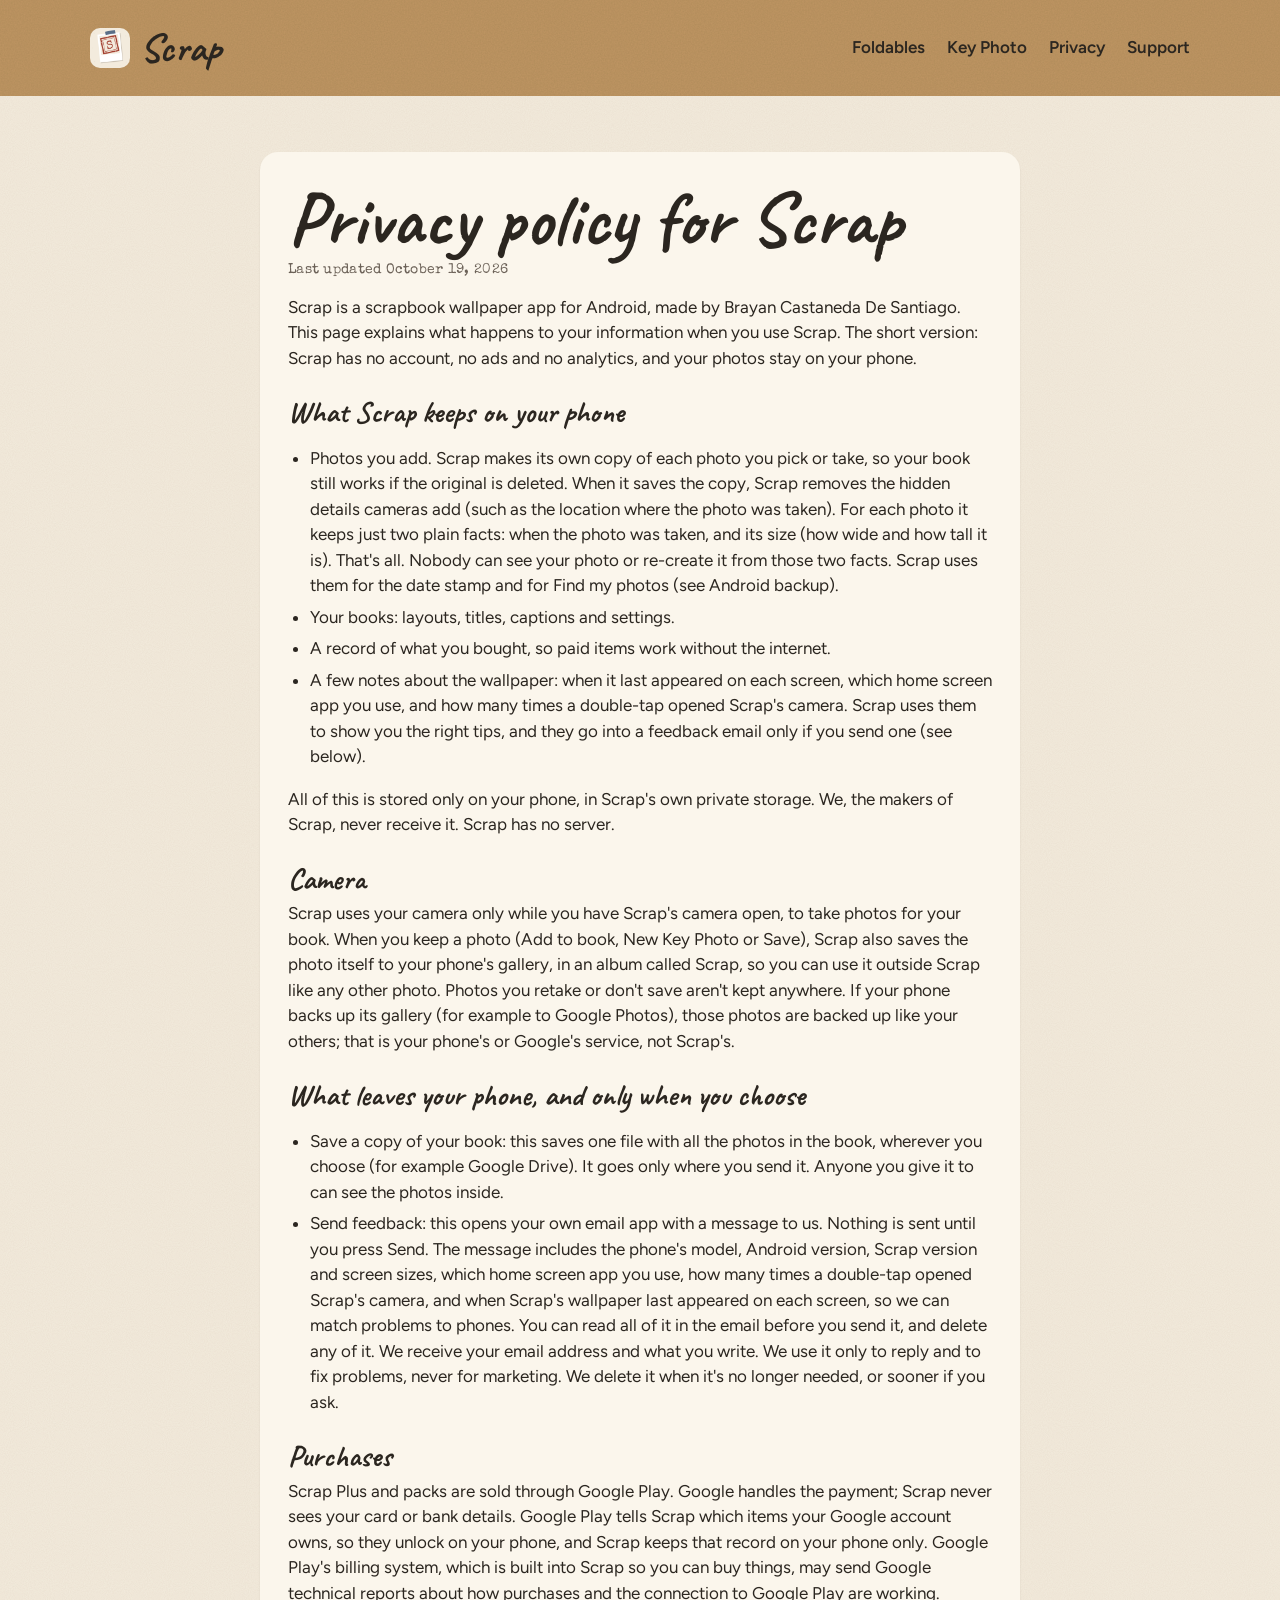
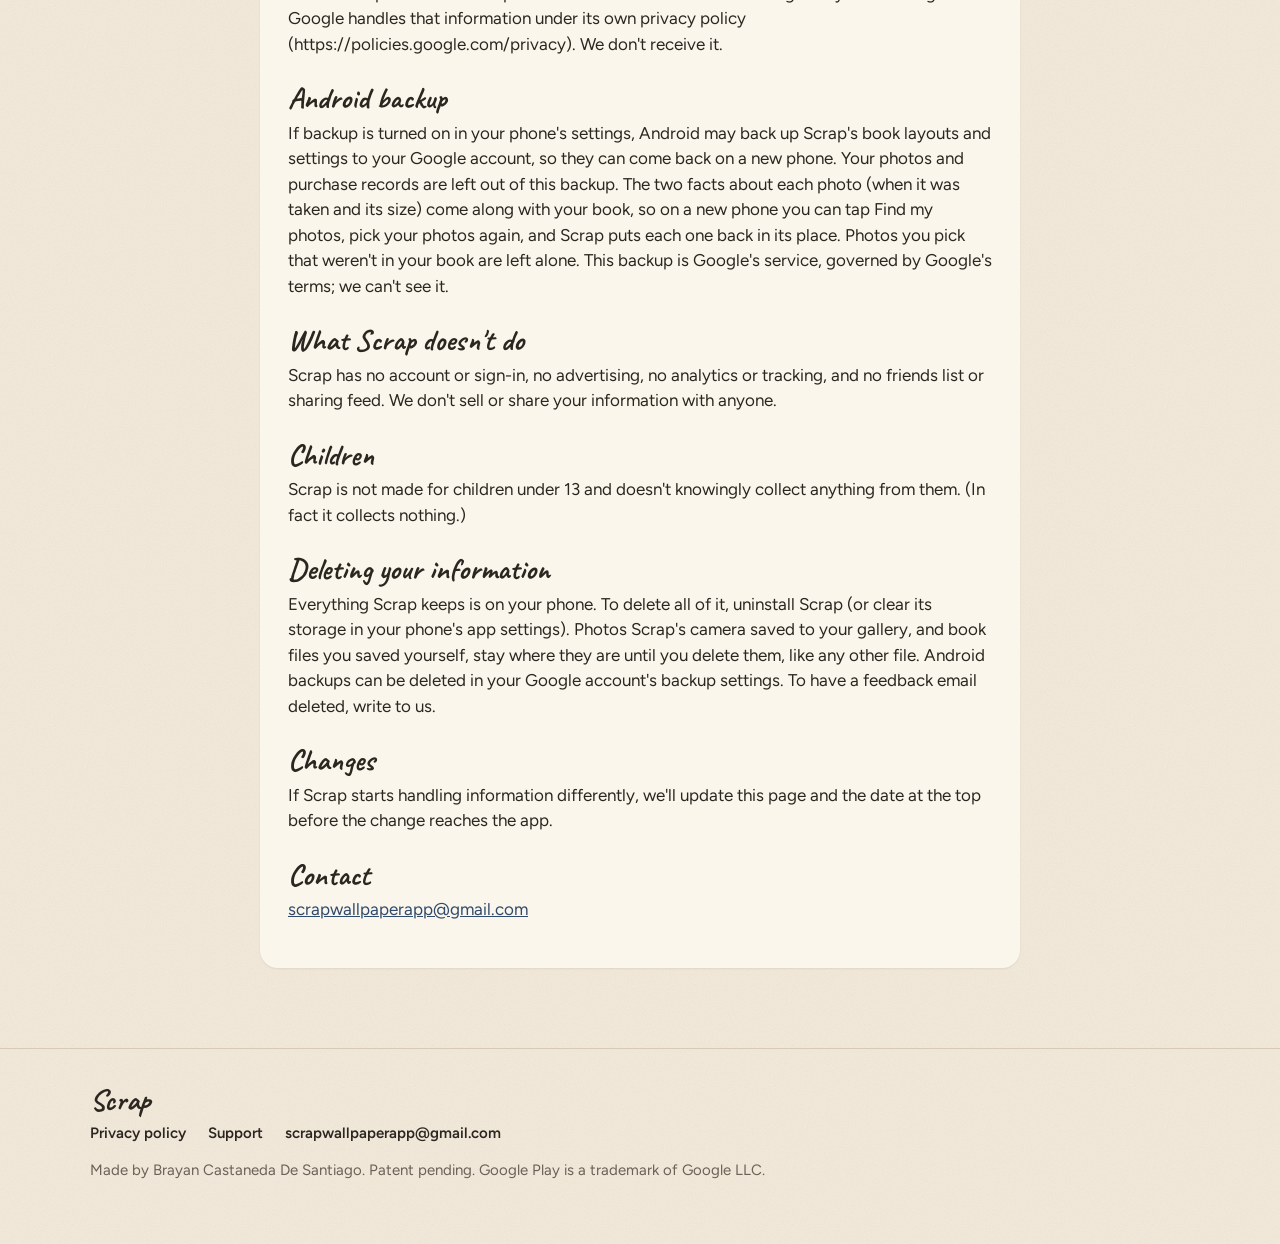
==== privacy/index.html @ 73b06fac "Patent pending: foldables line and footer Added the day the provisional patent application was filed" ====
<!doctype html>
<html lang="en">
<head>
<meta charset="utf-8">
<meta name="viewport" content="width=device-width, initial-scale=1">
<title>Privacy policy · Scrap</title>
<meta name="description" content="Scrap&#x27;s privacy policy: no account, no ads, no tracking. Your photos stay on your phone.">
<meta name="theme-color" content="#BF9563">
<link rel="canonical" href="https://scrapwallpaper.com/privacy/">
<meta property="og:type" content="website">
<meta property="og:title" content="Privacy policy · Scrap">
<meta property="og:description" content="Scrap&#x27;s privacy policy: no account, no ads, no tracking. Your photos stay on your phone.">
<meta property="og:url" content="https://scrapwallpaper.com/privacy/">
<meta property="og:image" content="https://scrapwallpaper.com/assets/img/feature.jpg">
<meta name="twitter:card" content="summary_large_image">
<link rel="icon" href="../assets/img/icon-512.png">
<link rel="apple-touch-icon" href="../assets/img/icon-512.png">
<link rel="stylesheet" href="../assets/site.css">
<style>
.mp { position: absolute; left: 51.5%; top: 0; margin-top: 6%; width: min(28%, 150px); aspect-ratio: 220 / 205; z-index: 2; pointer-events: none; transform: translate(-50%, -50%) rotate(var(--tilt, 0deg)); }
.pp { position: absolute; left: 48.5%; top: 0; margin-top: -2%; width: min(24%, 130px); aspect-ratio: 236 / 360; z-index: 2; pointer-events: none; transform: translate(-50%, -50%) rotate(var(--tilt, 0deg)); }
.mp img, .pp img { position: absolute; inset: 0; width: 100%; height: 100%; }
.tp { position: absolute; left: calc(50% + var(--shift, 0%)); top: 0; margin-top: 1%; width: 38%; aspect-ratio: 38 / 11; z-index: 2; transform: translate(-50%, -50%) rotate(var(--tilt, 0deg)); }
.tp.navy { background: rgba(47, 74, 109, .59); }
.tp.cream { background: rgba(248, 241, 222, .82); box-shadow: 0 0 0 .5px rgba(43, 38, 32, .12) inset; }
.tp.washi { width: 44%; aspect-ratio: 44 / 12; background-color: rgba(251, 244, 236, .9); background-image: repeating-linear-gradient(90deg, rgba(196, 71, 58, .5) 0 6px, transparent 6px 12px), repeating-linear-gradient(0deg, rgba(196, 71, 58, .5) 0 6px, transparent 6px 12px); clip-path: polygon(0 0, 100% 0, 98.5% 20%, 100% 40%, 98.5% 60%, 100% 80%, 98.5% 100%, 0 100%, 1.5% 80%, 0 60%, 1.5% 40%, 0 20%); }
.hero-shots { display: grid; grid-template-columns: 1fr 1fr; gap: 26px; align-items: start; }
.page { max-width: 760px; margin: 0 auto; }
.page h2 { font-size: 30px; margin: 26px 0 6px; }
.page ul { padding-left: 22px; } .page li { margin: 6px 0; }
.qa h2 { font-size: 30px; margin: 28px 0 4px; }
</style>
</head>
<body>
<div class="corkbg"><div class="wrap top"><a class="wordmark" href="../"><img src="../assets/img/icon-512.png" alt="">Scrap</a><nav><a href="../#foldables">Foldables</a><a href="../#key-photo">Key Photo</a><a href="../privacy/">Privacy</a><a href="../support/">Support</a></nav></div></div>
<main class="wrap section"><article class="card page"><h1>Privacy policy for Scrap</h1><p class="muted typed" style="font-size:14px">Last updated October 19, 2026</p><p>Scrap is a scrapbook wallpaper app for Android, made by Brayan Castaneda De Santiago. This page explains what happens to your information when you use Scrap. The short version: Scrap has no account, no ads and no analytics, and your photos stay on your phone.</p><h2>What Scrap keeps on your phone</h2><ul><li>Photos you add. Scrap makes its own copy of each photo you pick or take, so your book still works if the original is deleted. When it saves the copy, Scrap removes the hidden details cameras add (such as the location where the photo was taken). For each photo it keeps just two plain facts: when the photo was taken, and its size (how wide and how tall it is). That&#x27;s all. Nobody can see your photo or re-create it from those two facts. Scrap uses them for the date stamp and for Find my photos (see Android backup).</li><li>Your books: layouts, titles, captions and settings.</li><li>A record of what you bought, so paid items work without the internet.</li><li>A few notes about the wallpaper: when it last appeared on each screen, which home screen app you use, and how many times a double-tap opened Scrap&#x27;s camera. Scrap uses them to show you the right tips, and they go into a feedback email only if you send one (see below).</li></ul><p>All of this is stored only on your phone, in Scrap&#x27;s own private storage. We, the makers of Scrap, never receive it. Scrap has no server.</p><h2>Camera</h2><p>Scrap uses your camera only while you have Scrap&#x27;s camera open, to take photos for your book. When you keep a photo (Add to book, New Key Photo or Save), Scrap also saves the photo itself to your phone&#x27;s gallery, in an album called Scrap, so you can use it outside Scrap like any other photo. Photos you retake or don&#x27;t save aren&#x27;t kept anywhere. If your phone backs up its gallery (for example to Google Photos), those photos are backed up like your others; that is your phone&#x27;s or Google&#x27;s service, not Scrap&#x27;s.</p><h2>What leaves your phone, and only when you choose</h2><ul><li>Save a copy of your book: this saves one file with all the photos in the book, wherever you choose (for example Google Drive). It goes only where you send it. Anyone you give it to can see the photos inside.</li><li>Send feedback: this opens your own email app with a message to us. Nothing is sent until you press Send. The message includes the phone&#x27;s model, Android version, Scrap version and screen sizes, which home screen app you use, how many times a double-tap opened Scrap&#x27;s camera, and when Scrap&#x27;s wallpaper last appeared on each screen, so we can match problems to phones. You can read all of it in the email before you send it, and delete any of it. We receive your email address and what you write. We use it only to reply and to fix problems, never for marketing. We delete it when it&#x27;s no longer needed, or sooner if you ask.</li></ul><h2>Purchases</h2><p>Scrap Plus and packs are sold through Google Play. Google handles the payment; Scrap never sees your card or bank details. Google Play tells Scrap which items your Google account owns, so they unlock on your phone, and Scrap keeps that record on your phone only. Google Play&#x27;s billing system, which is built into Scrap so you can buy things, may send Google technical reports about how purchases and the connection to Google Play are working. Google handles that information under its own privacy policy (https://policies.google.com/privacy). We don&#x27;t receive it.</p><h2>Android backup</h2><p>If backup is turned on in your phone&#x27;s settings, Android may back up Scrap&#x27;s book layouts and settings to your Google account, so they can come back on a new phone. Your photos and purchase records are left out of this backup. The two facts about each photo (when it was taken and its size) come along with your book, so on a new phone you can tap Find my photos, pick your photos again, and Scrap puts each one back in its place. Photos you pick that weren&#x27;t in your book are left alone. This backup is Google&#x27;s service, governed by Google&#x27;s terms; we can&#x27;t see it.</p><h2>What Scrap doesn&#x27;t do</h2><p>Scrap has no account or sign-in, no advertising, no analytics or tracking, and no friends list or sharing feed. We don&#x27;t sell or share your information with anyone.</p><h2>Children</h2><p>Scrap is not made for children under 13 and doesn&#x27;t knowingly collect anything from them. (In fact it collects nothing.)</p><h2>Deleting your information</h2><p>Everything Scrap keeps is on your phone. To delete all of it, uninstall Scrap (or clear its storage in your phone&#x27;s app settings). Photos Scrap&#x27;s camera saved to your gallery, and book files you saved yourself, stay where they are until you delete them, like any other file. Android backups can be deleted in your Google account&#x27;s backup settings. To have a feedback email deleted, write to us.</p><h2>Changes</h2><p>If Scrap starts handling information differently, we&#x27;ll update this page and the date at the top before the change reaches the app.</p><h2>Contact</h2><p><a href="mailto:scrapwallpaperapp@gmail.com">scrapwallpaperapp@gmail.com</a></p></article></main>
<footer class="footer">
  <div class="wrap">
    <div class="hand">Scrap</div>
    <a href="../privacy/">Privacy policy</a><a href="../support/">Support</a><a href="mailto:scrapwallpaperapp@gmail.com">scrapwallpaperapp@gmail.com</a>
    <p style="margin-top:14px">Made by Brayan Castaneda De Santiago. Patent pending. Google Play is a trademark of Google LLC.</p>
  </div>
</footer>
</body></html>
---- assets/site.css ----
/* Scrap's website: the app's own colours, fonts and paper (see Android App ui/Theme.kt). */
@font-face { font-family: "Caveat"; src: url("fonts/Caveat.ttf") format("truetype"); font-weight: 400 700; font-display: swap; }
@font-face { font-family: "Figtree"; src: url("fonts/Figtree.ttf") format("truetype"); font-weight: 300 900; font-display: swap; }
@font-face { font-family: "Special Elite"; src: url("fonts/SpecialElite.ttf") format("truetype"); font-weight: 400; font-display: swap; }

:root {
  --paper: #F3EBDD; --card: #FBF6EC; --photo: #FFFDF7; --ink: #2B2620; --muted: #6B6157; --line: #D8CBB5;
  --navy: #2F4A6D; --red: #A23B2C; --cork: #BF9563; --vintage: #EFE3C8; --tape: rgba(47, 74, 109, .45);
  --grain: url("data:image/svg+xml,%3Csvg xmlns='http://www.w3.org/2000/svg' width='180' height='180'%3E%3Cfilter id='n'%3E%3CfeTurbulence type='fractalNoise' baseFrequency='0.95' numOctaves='2' stitchTiles='stitch'/%3E%3CfeColorMatrix values='0 0 0 0 0.36 0 0 0 0 0.28 0 0 0 0 0.16 0 0 0 0.10 0'/%3E%3C/filter%3E%3Crect width='100%25' height='100%25' filter='url(%23n)'/%3E%3C/svg%3E");
}
* { box-sizing: border-box; }
html { -webkit-text-size-adjust: 100%; }
body { margin: 0; font-family: "Figtree", system-ui, sans-serif; font-weight: 400; font-size: 17px; line-height: 1.5; color: var(--ink); background: var(--paper); background-image: var(--grain); }
a { color: var(--navy); }
img { max-width: 100%; height: auto; display: block; }
h1, h2, h3, .hand { font-family: "Caveat", cursive; font-weight: 700; line-height: 1.05; margin: 0; }
h1 { font-size: clamp(44px, 7vw, 76px); }
h2 { font-size: clamp(34px, 4.6vw, 48px); }
h3 { font-size: 30px; }
p { margin: 0 0 1em; }
.muted { color: var(--muted); }
.wrap { width: min(1100px, 100% - 40px); margin: 0 auto; }
.typed { font-family: "Special Elite", monospace; letter-spacing: .02em; }

/* Top bar */
.top { display: flex; align-items: center; justify-content: space-between; gap: 16px; padding: 18px 0; flex-wrap: wrap; }
.top nav { display: flex; flex-wrap: wrap; gap: 4px 0; }
.wordmark { font-family: "Caveat", cursive; font-weight: 700; font-size: 40px; text-decoration: none; color: inherit; display: flex; align-items: center; gap: 10px; }
.wordmark img { width: 40px; height: 40px; border-radius: 10px; }
.top nav a { margin-left: 22px; text-decoration: none; font-weight: 600; color: inherit; }

/* Buttons and pills */
.btn { display: inline-flex; align-items: center; gap: 10px; background: var(--navy); color: #fff; text-decoration: none; font-weight: 600; padding: 14px 24px; border-radius: 999px; font-size: 17px; }
.btn.quiet { background: transparent; color: var(--ink); border: 1.5px solid var(--line); }
.soon { display: inline-block; font-family: "Special Elite", monospace; font-size: 14px; color: var(--red); border: 2px solid var(--red); padding: 4px 10px; transform: rotate(-3deg); background: rgba(255, 253, 247, .9); }

/* Polaroids */
.polaroid { position: relative; background: var(--photo); padding: 5% 5% 13%; box-shadow: 0 10px 24px rgba(40, 25, 10, .18), 0 1px 2px rgba(40, 25, 10, .12); }
.polaroid img { width: 100%; }
.polaroid .cap { position: absolute; left: 0; right: 0; bottom: 3%; text-align: center; font-family: "Caveat", cursive; font-weight: 700; font-size: 26px; color: var(--ink); }
.tilt-l { transform: rotate(-2.4deg); } .tilt-r { transform: rotate(2deg); } .tilt-s { transform: rotate(-1deg); }
.tape::before { content: ""; position: absolute; top: -12px; left: 50%; width: 38%; height: 26px; background: var(--tape); transform: translateX(-50%) rotate(-3deg); }
.corners > .c { position: absolute; width: min(14%, 54px); aspect-ratio: 1; background: linear-gradient(135deg, #2E2A26 50%, transparent 50%); opacity: .9; }
.corners > .c2 { right: 0; top: 0; transform: scaleX(-1); } .corners > .c3 { right: 0; bottom: 0; transform: scale(-1); } .corners > .c4 { left: 0; bottom: 0; transform: scaleY(-1); }
.corners > .c1 { left: 0; top: 0; }
.pin { position: absolute; top: -9px; left: 50%; width: 20px; height: 20px; margin-left: -10px; border-radius: 50%; background: radial-gradient(circle at 35% 32%, #ffb3a9, #c4473a 55%, #7e241c 100%); box-shadow: 3px 5px 6px rgba(30, 20, 10, .4); }
.pin.blue { background: radial-gradient(circle at 35% 32%, #b7d4ff, #3c6fb0 55%, #1f3f6b 100%); }
.pin.yellow { background: radial-gradient(circle at 35% 32%, #fff2b0, #e2b53a 55%, #8a6a12 100%); }

/* Cards and sections */
.card { background: var(--card); border-radius: 18px; padding: 28px; box-shadow: 0 1px 2px rgba(40, 25, 10, .08); }
.section { padding: 56px 0; }
.grid2 { display: grid; grid-template-columns: 1fr 1fr; gap: 40px; align-items: center; }
.grid3 { display: grid; grid-template-columns: repeat(3, 1fr); gap: 28px; align-items: start; }
.grid2 > *, .grid3 > *, .hero-shots > * { min-width: 0; }
.feature p { font-size: 17px; }
.lined { background-color: var(--vintage); background-image: repeating-linear-gradient(180deg, transparent 0 27px, rgba(120, 90, 50, .16) 27px 28px), var(--grain); }
.cloth { background-color: #2D4566; color: #F3EBDD; background-image: repeating-linear-gradient(0deg, rgba(8, 18, 34, .16) 0 1px, transparent 1px 4px), repeating-linear-gradient(90deg, rgba(200, 215, 235, .07) 0 1px, transparent 1px 5px); }
.corkbg { background-color: var(--cork); background-image: url("data:image/svg+xml,%3Csvg xmlns='http://www.w3.org/2000/svg' width='200' height='200'%3E%3Cfilter id='c'%3E%3CfeTurbulence type='fractalNoise' baseFrequency='0.7' numOctaves='3' stitchTiles='stitch'/%3E%3CfeColorMatrix values='0 0 0 0 0.35 0 0 0 0 0.22 0 0 0 0 0.08 0 0 0 0.45 0'/%3E%3C/filter%3E%3Crect width='100%25' height='100%25' filter='url(%23c)'/%3E%3C/svg%3E"); }
.plate { display: inline-block; background: var(--paper); color: var(--ink); padding: 6px 44px 10px; font-family: "Caveat", cursive; font-weight: 700; font-size: clamp(56px, 8vw, 92px); line-height: 1; transform: rotate(-1.2deg); box-shadow: 0 6px 14px rgba(0, 0, 0, .35); }
.cover-border { border: 1.5px solid rgba(243, 235, 221, .45); border-radius: 6px; }
.stamp { display: inline-block; font-family: "Special Elite", monospace; font-size: 15px; color: var(--red); border: 2px solid var(--red); padding: 3px 9px; background: rgba(255, 253, 247, .92); transform: rotate(-4deg); }
.footer { padding: 36px 0 48px; color: var(--muted); font-size: 15px; border-top: 1px solid var(--line); margin-top: 24px; }
.footer a { color: var(--ink); text-decoration: none; margin-right: 22px; font-weight: 600; }
.footer .hand { font-size: 30px; color: var(--ink); margin-bottom: 6px; }
.badge-row { display: flex; gap: 14px; align-items: center; flex-wrap: wrap; margin-top: 22px; }

@media (max-width: 760px) {
  body { font-size: 16px; }
  .wrap { width: min(1100px, 100% - 32px); }
  .top nav a { margin-left: 0; margin-right: 16px; font-size: 15px; }
  .wordmark { font-size: 34px; }
  .grid2, .grid3 { grid-template-columns: 1fr; gap: 28px; }
  .section { padding: 40px 0; }
  .card { padding: 22px; }
  .hero-shots { grid-template-columns: 1fr 1fr !important; }
}
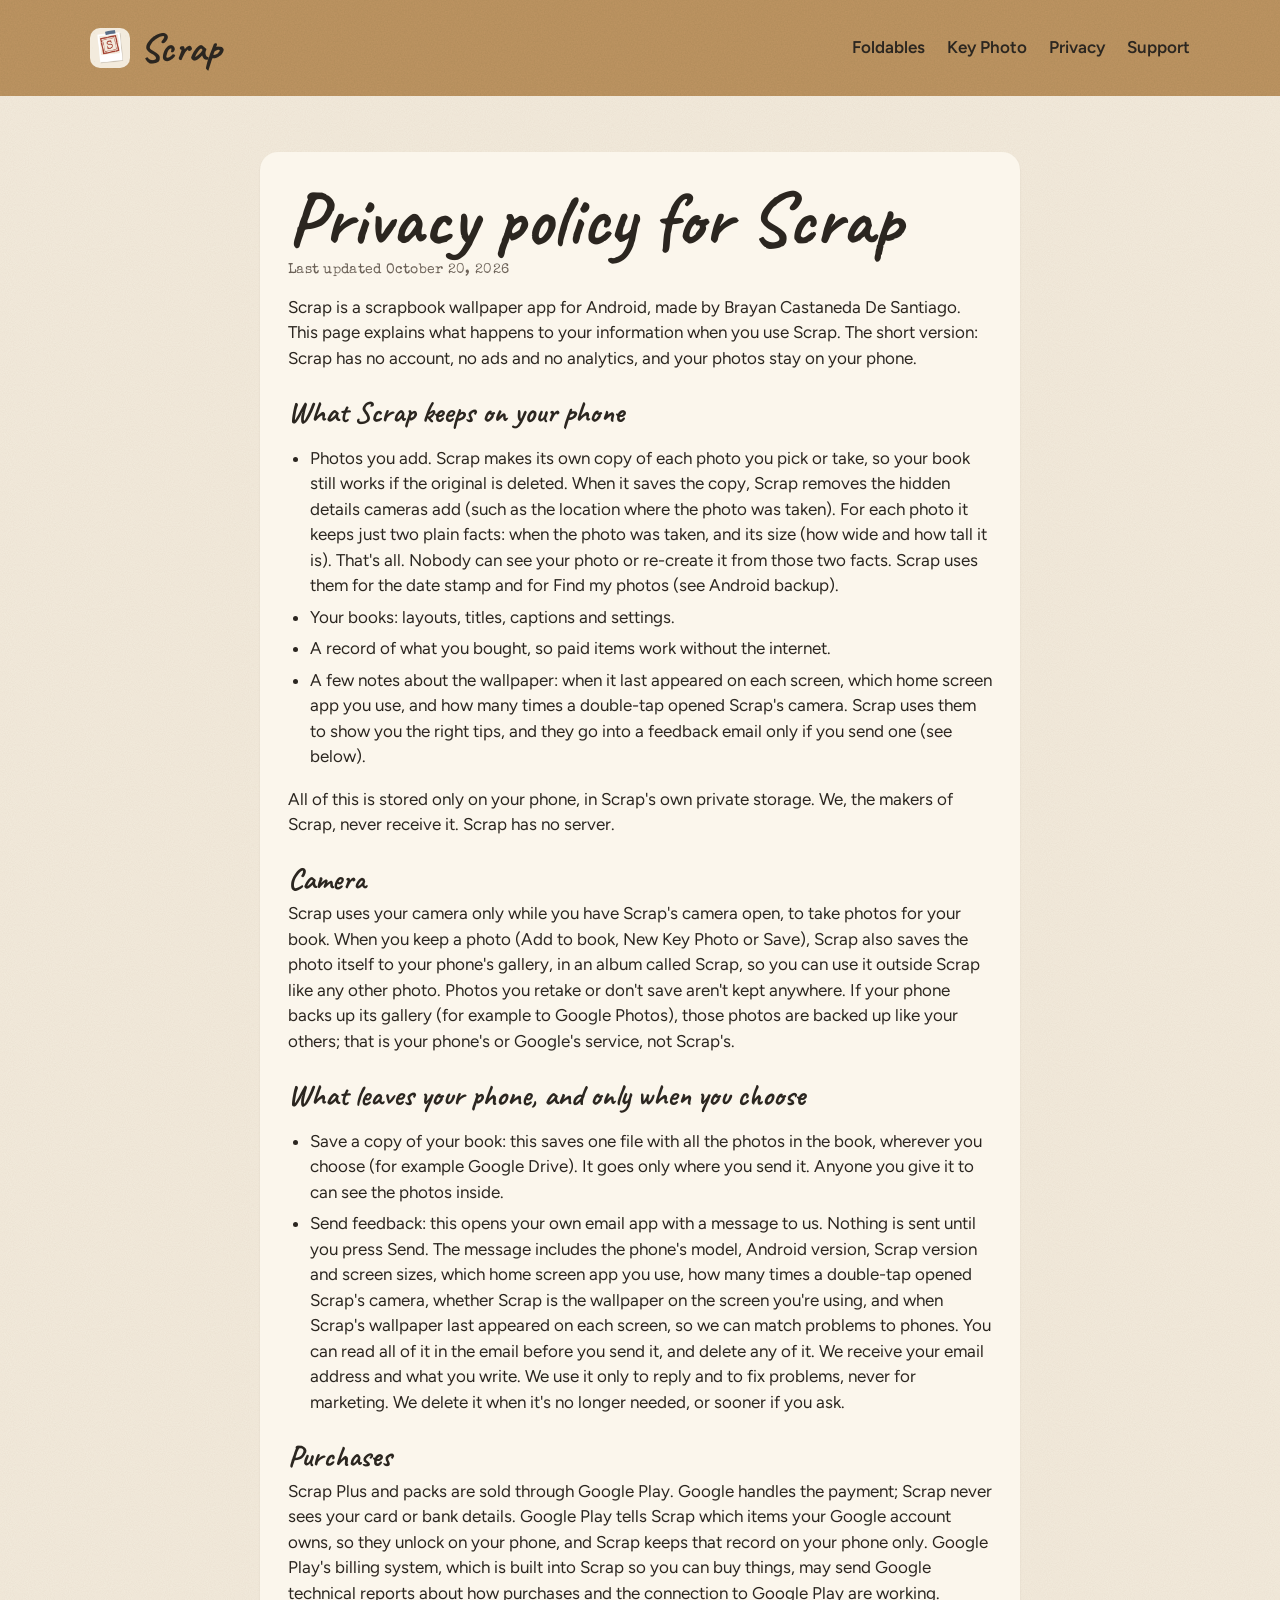
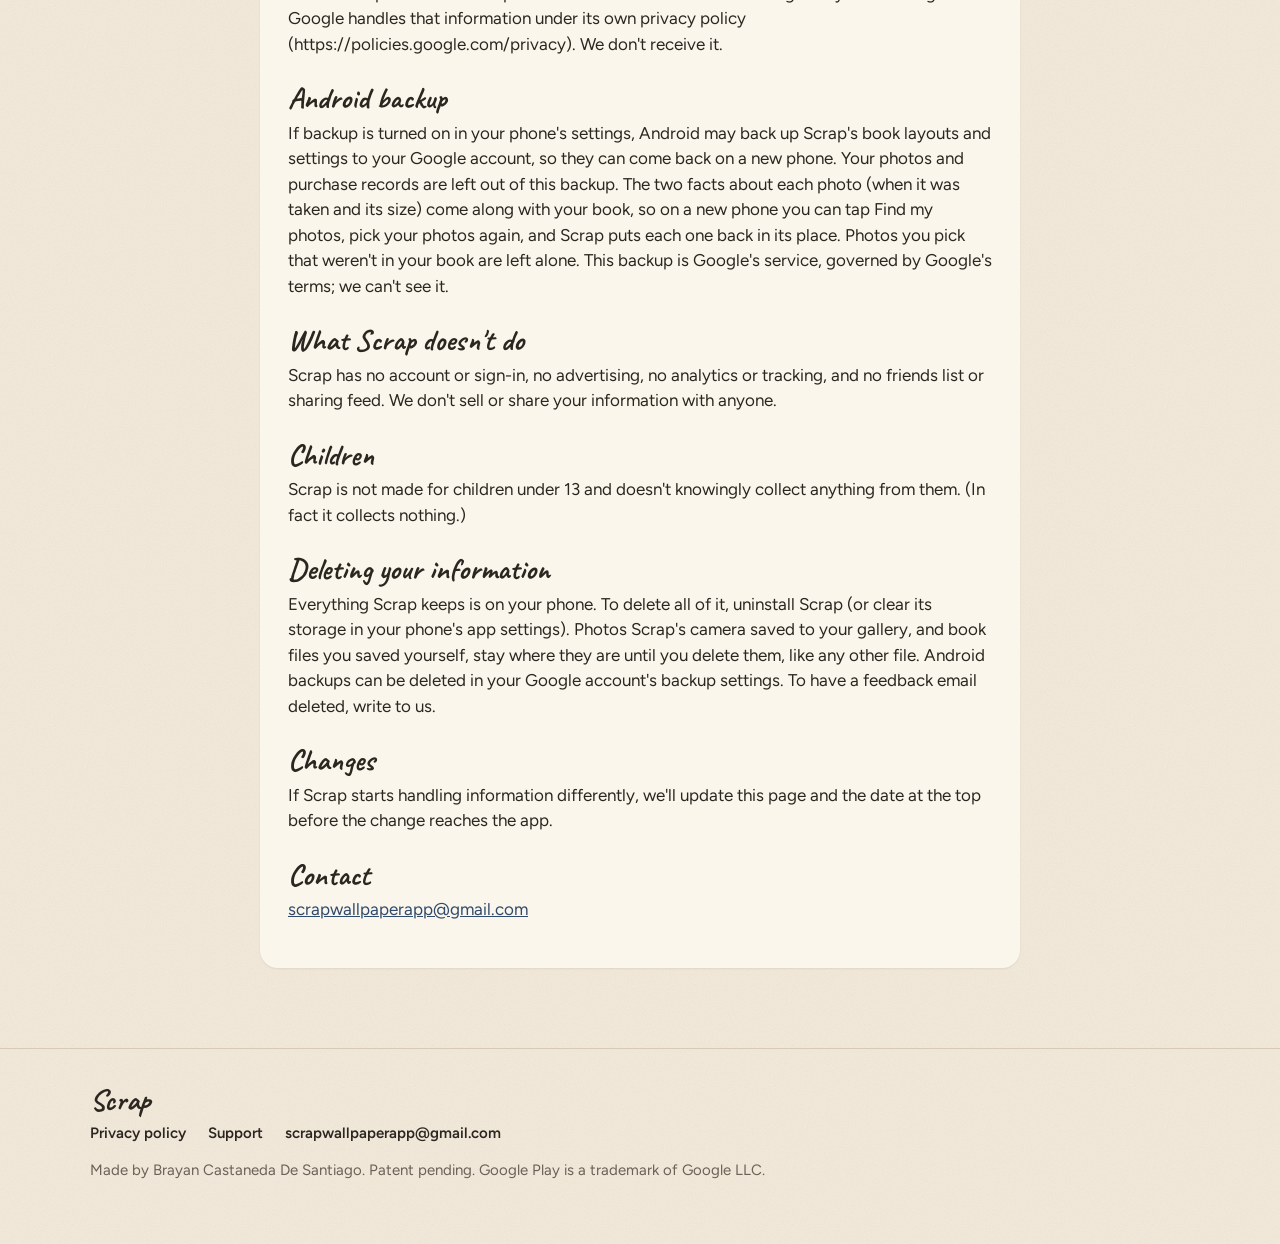
==== commit b89b4983: "Privacy policy: the feedback email also says whether Scrap is the wallpaper on this screen (October " ====
--- a/privacy/index.html
+++ b/privacy/index.html
@@ -33,7 +33,7 @@
 </head>
 <body>
 <div class="corkbg"><div class="wrap top"><a class="wordmark" href="../"><img src="../assets/img/icon-512.png" alt="">Scrap</a><nav><a href="../#foldables">Foldables</a><a href="../#key-photo">Key Photo</a><a href="../privacy/">Privacy</a><a href="../support/">Support</a></nav></div></div>
-<main class="wrap section"><article class="card page"><h1>Privacy policy for Scrap</h1><p class="muted typed" style="font-size:14px">Last updated October 19, 2026</p><p>Scrap is a scrapbook wallpaper app for Android, made by Brayan Castaneda De Santiago. This page explains what happens to your information when you use Scrap. The short version: Scrap has no account, no ads and no analytics, and your photos stay on your phone.</p><h2>What Scrap keeps on your phone</h2><ul><li>Photos you add. Scrap makes its own copy of each photo you pick or take, so your book still works if the original is deleted. When it saves the copy, Scrap removes the hidden details cameras add (such as the location where the photo was taken). For each photo it keeps just two plain facts: when the photo was taken, and its size (how wide and how tall it is). That&#x27;s all. Nobody can see your photo or re-create it from those two facts. Scrap uses them for the date stamp and for Find my photos (see Android backup).</li><li>Your books: layouts, titles, captions and settings.</li><li>A record of what you bought, so paid items work without the internet.</li><li>A few notes about the wallpaper: when it last appeared on each screen, which home screen app you use, and how many times a double-tap opened Scrap&#x27;s camera. Scrap uses them to show you the right tips, and they go into a feedback email only if you send one (see below).</li></ul><p>All of this is stored only on your phone, in Scrap&#x27;s own private storage. We, the makers of Scrap, never receive it. Scrap has no server.</p><h2>Camera</h2><p>Scrap uses your camera only while you have Scrap&#x27;s camera open, to take photos for your book. When you keep a photo (Add to book, New Key Photo or Save), Scrap also saves the photo itself to your phone&#x27;s gallery, in an album called Scrap, so you can use it outside Scrap like any other photo. Photos you retake or don&#x27;t save aren&#x27;t kept anywhere. If your phone backs up its gallery (for example to Google Photos), those photos are backed up like your others; that is your phone&#x27;s or Google&#x27;s service, not Scrap&#x27;s.</p><h2>What leaves your phone, and only when you choose</h2><ul><li>Save a copy of your book: this saves one file with all the photos in the book, wherever you choose (for example Google Drive). It goes only where you send it. Anyone you give it to can see the photos inside.</li><li>Send feedback: this opens your own email app with a message to us. Nothing is sent until you press Send. The message includes the phone&#x27;s model, Android version, Scrap version and screen sizes, which home screen app you use, how many times a double-tap opened Scrap&#x27;s camera, and when Scrap&#x27;s wallpaper last appeared on each screen, so we can match problems to phones. You can read all of it in the email before you send it, and delete any of it. We receive your email address and what you write. We use it only to reply and to fix problems, never for marketing. We delete it when it&#x27;s no longer needed, or sooner if you ask.</li></ul><h2>Purchases</h2><p>Scrap Plus and packs are sold through Google Play. Google handles the payment; Scrap never sees your card or bank details. Google Play tells Scrap which items your Google account owns, so they unlock on your phone, and Scrap keeps that record on your phone only. Google Play&#x27;s billing system, which is built into Scrap so you can buy things, may send Google technical reports about how purchases and the connection to Google Play are working. Google handles that information under its own privacy policy (https://policies.google.com/privacy). We don&#x27;t receive it.</p><h2>Android backup</h2><p>If backup is turned on in your phone&#x27;s settings, Android may back up Scrap&#x27;s book layouts and settings to your Google account, so they can come back on a new phone. Your photos and purchase records are left out of this backup. The two facts about each photo (when it was taken and its size) come along with your book, so on a new phone you can tap Find my photos, pick your photos again, and Scrap puts each one back in its place. Photos you pick that weren&#x27;t in your book are left alone. This backup is Google&#x27;s service, governed by Google&#x27;s terms; we can&#x27;t see it.</p><h2>What Scrap doesn&#x27;t do</h2><p>Scrap has no account or sign-in, no advertising, no analytics or tracking, and no friends list or sharing feed. We don&#x27;t sell or share your information with anyone.</p><h2>Children</h2><p>Scrap is not made for children under 13 and doesn&#x27;t knowingly collect anything from them. (In fact it collects nothing.)</p><h2>Deleting your information</h2><p>Everything Scrap keeps is on your phone. To delete all of it, uninstall Scrap (or clear its storage in your phone&#x27;s app settings). Photos Scrap&#x27;s camera saved to your gallery, and book files you saved yourself, stay where they are until you delete them, like any other file. Android backups can be deleted in your Google account&#x27;s backup settings. To have a feedback email deleted, write to us.</p><h2>Changes</h2><p>If Scrap starts handling information differently, we&#x27;ll update this page and the date at the top before the change reaches the app.</p><h2>Contact</h2><p><a href="mailto:scrapwallpaperapp@gmail.com">scrapwallpaperapp@gmail.com</a></p></article></main>
+<main class="wrap section"><article class="card page"><h1>Privacy policy for Scrap</h1><p class="muted typed" style="font-size:14px">Last updated October 20, 2026</p><p>Scrap is a scrapbook wallpaper app for Android, made by Brayan Castaneda De Santiago. This page explains what happens to your information when you use Scrap. The short version: Scrap has no account, no ads and no analytics, and your photos stay on your phone.</p><h2>What Scrap keeps on your phone</h2><ul><li>Photos you add. Scrap makes its own copy of each photo you pick or take, so your book still works if the original is deleted. When it saves the copy, Scrap removes the hidden details cameras add (such as the location where the photo was taken). For each photo it keeps just two plain facts: when the photo was taken, and its size (how wide and how tall it is). That&#x27;s all. Nobody can see your photo or re-create it from those two facts. Scrap uses them for the date stamp and for Find my photos (see Android backup).</li><li>Your books: layouts, titles, captions and settings.</li><li>A record of what you bought, so paid items work without the internet.</li><li>A few notes about the wallpaper: when it last appeared on each screen, which home screen app you use, and how many times a double-tap opened Scrap&#x27;s camera. Scrap uses them to show you the right tips, and they go into a feedback email only if you send one (see below).</li></ul><p>All of this is stored only on your phone, in Scrap&#x27;s own private storage. We, the makers of Scrap, never receive it. Scrap has no server.</p><h2>Camera</h2><p>Scrap uses your camera only while you have Scrap&#x27;s camera open, to take photos for your book. When you keep a photo (Add to book, New Key Photo or Save), Scrap also saves the photo itself to your phone&#x27;s gallery, in an album called Scrap, so you can use it outside Scrap like any other photo. Photos you retake or don&#x27;t save aren&#x27;t kept anywhere. If your phone backs up its gallery (for example to Google Photos), those photos are backed up like your others; that is your phone&#x27;s or Google&#x27;s service, not Scrap&#x27;s.</p><h2>What leaves your phone, and only when you choose</h2><ul><li>Save a copy of your book: this saves one file with all the photos in the book, wherever you choose (for example Google Drive). It goes only where you send it. Anyone you give it to can see the photos inside.</li><li>Send feedback: this opens your own email app with a message to us. Nothing is sent until you press Send. The message includes the phone&#x27;s model, Android version, Scrap version and screen sizes, which home screen app you use, how many times a double-tap opened Scrap&#x27;s camera, whether Scrap is the wallpaper on the screen you&#x27;re using, and when Scrap&#x27;s wallpaper last appeared on each screen, so we can match problems to phones. You can read all of it in the email before you send it, and delete any of it. We receive your email address and what you write. We use it only to reply and to fix problems, never for marketing. We delete it when it&#x27;s no longer needed, or sooner if you ask.</li></ul><h2>Purchases</h2><p>Scrap Plus and packs are sold through Google Play. Google handles the payment; Scrap never sees your card or bank details. Google Play tells Scrap which items your Google account owns, so they unlock on your phone, and Scrap keeps that record on your phone only. Google Play&#x27;s billing system, which is built into Scrap so you can buy things, may send Google technical reports about how purchases and the connection to Google Play are working. Google handles that information under its own privacy policy (https://policies.google.com/privacy). We don&#x27;t receive it.</p><h2>Android backup</h2><p>If backup is turned on in your phone&#x27;s settings, Android may back up Scrap&#x27;s book layouts and settings to your Google account, so they can come back on a new phone. Your photos and purchase records are left out of this backup. The two facts about each photo (when it was taken and its size) come along with your book, so on a new phone you can tap Find my photos, pick your photos again, and Scrap puts each one back in its place. Photos you pick that weren&#x27;t in your book are left alone. This backup is Google&#x27;s service, governed by Google&#x27;s terms; we can&#x27;t see it.</p><h2>What Scrap doesn&#x27;t do</h2><p>Scrap has no account or sign-in, no advertising, no analytics or tracking, and no friends list or sharing feed. We don&#x27;t sell or share your information with anyone.</p><h2>Children</h2><p>Scrap is not made for children under 13 and doesn&#x27;t knowingly collect anything from them. (In fact it collects nothing.)</p><h2>Deleting your information</h2><p>Everything Scrap keeps is on your phone. To delete all of it, uninstall Scrap (or clear its storage in your phone&#x27;s app settings). Photos Scrap&#x27;s camera saved to your gallery, and book files you saved yourself, stay where they are until you delete them, like any other file. Android backups can be deleted in your Google account&#x27;s backup settings. To have a feedback email deleted, write to us.</p><h2>Changes</h2><p>If Scrap starts handling information differently, we&#x27;ll update this page and the date at the top before the change reaches the app.</p><h2>Contact</h2><p><a href="mailto:scrapwallpaperapp@gmail.com">scrapwallpaperapp@gmail.com</a></p></article></main>
 <footer class="footer">
   <div class="wrap">
     <div class="hand">Scrap</div>
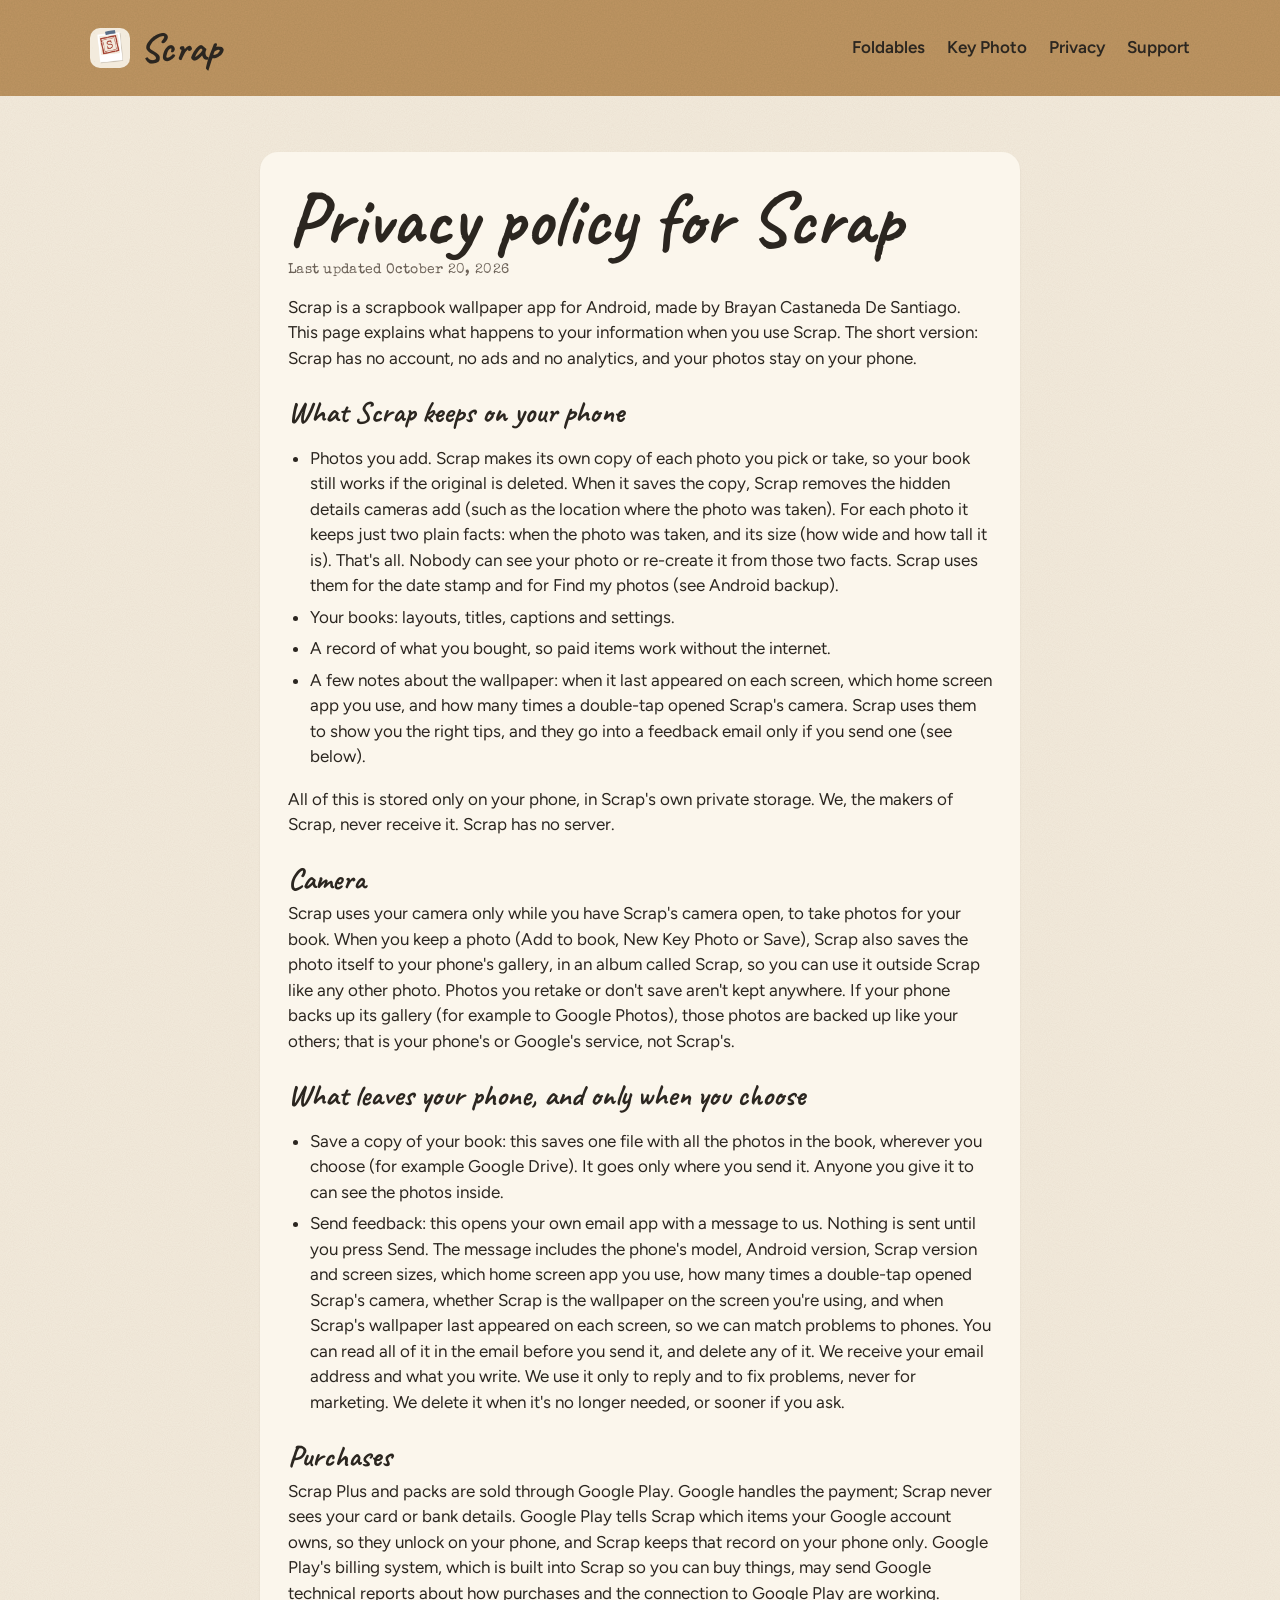
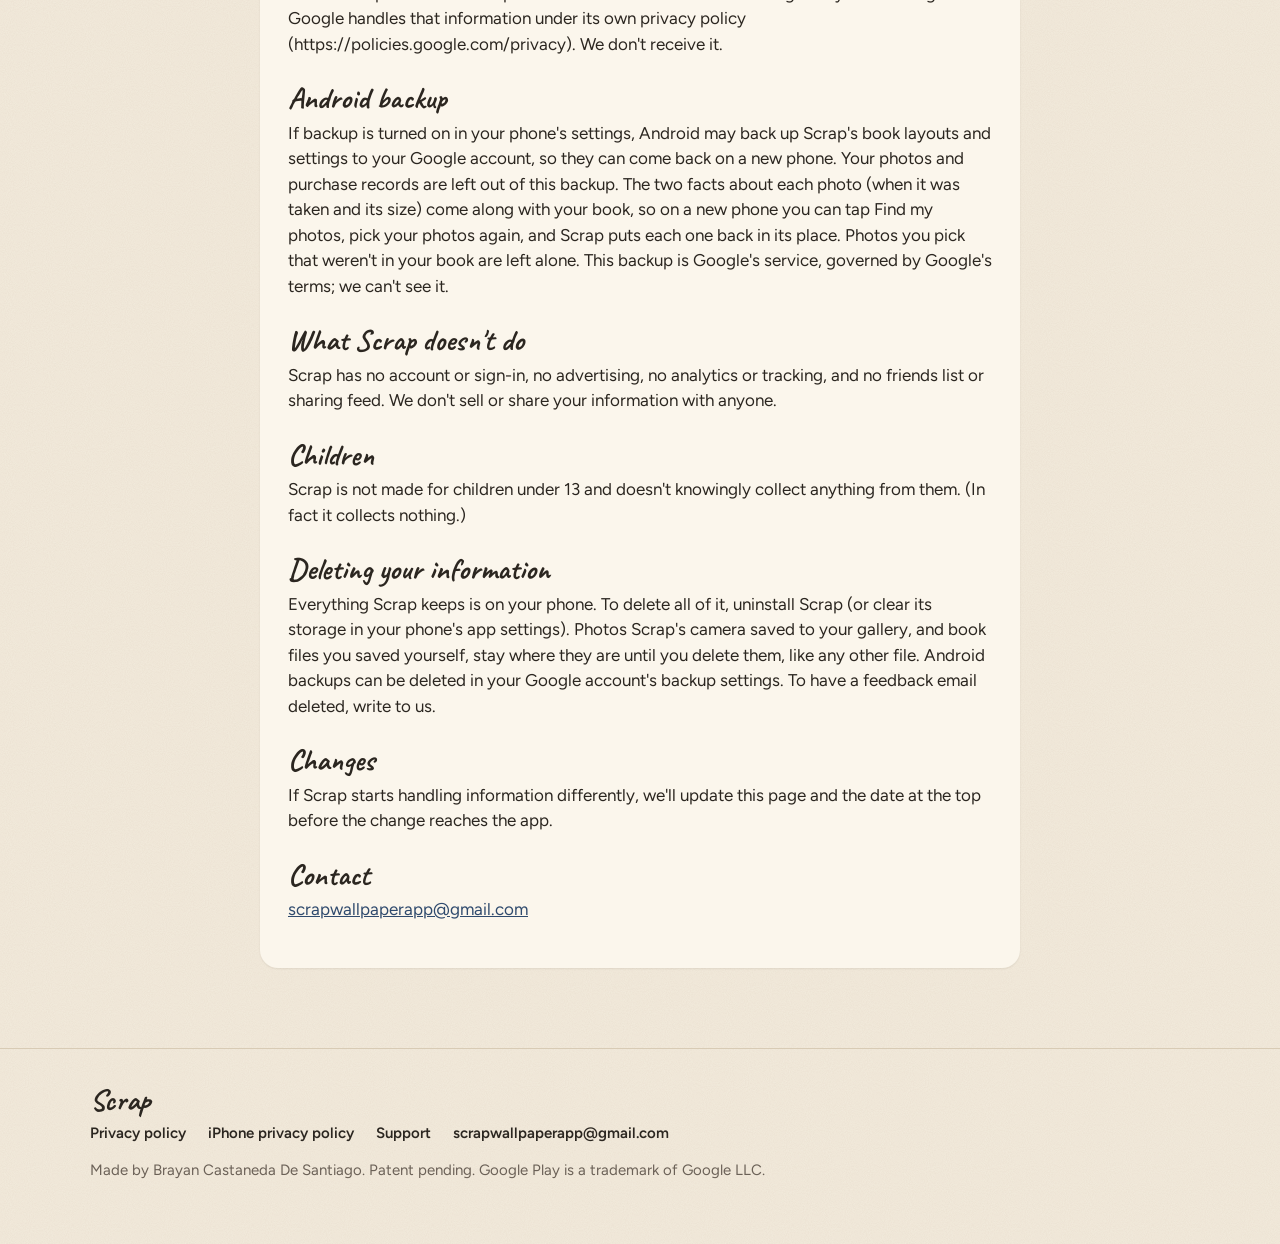
==== commit f7220d3b: "iPhone privacy policy at /privacy/iphone/ (October 30, 2026), linked from every page's footer Co-Aut" ====
--- a/privacy/index.html
+++ b/privacy/index.html
@@ -37,7 +37,7 @@
 <footer class="footer">
   <div class="wrap">
     <div class="hand">Scrap</div>
-    <a href="../privacy/">Privacy policy</a><a href="../support/">Support</a><a href="mailto:scrapwallpaperapp@gmail.com">scrapwallpaperapp@gmail.com</a>
+    <a href="../privacy/">Privacy policy</a><a href="../privacy/iphone/">iPhone privacy policy</a><a href="../support/">Support</a><a href="mailto:scrapwallpaperapp@gmail.com">scrapwallpaperapp@gmail.com</a>
     <p style="margin-top:14px">Made by Brayan Castaneda De Santiago. Patent pending. Google Play is a trademark of Google LLC.</p>
   </div>
 </footer>
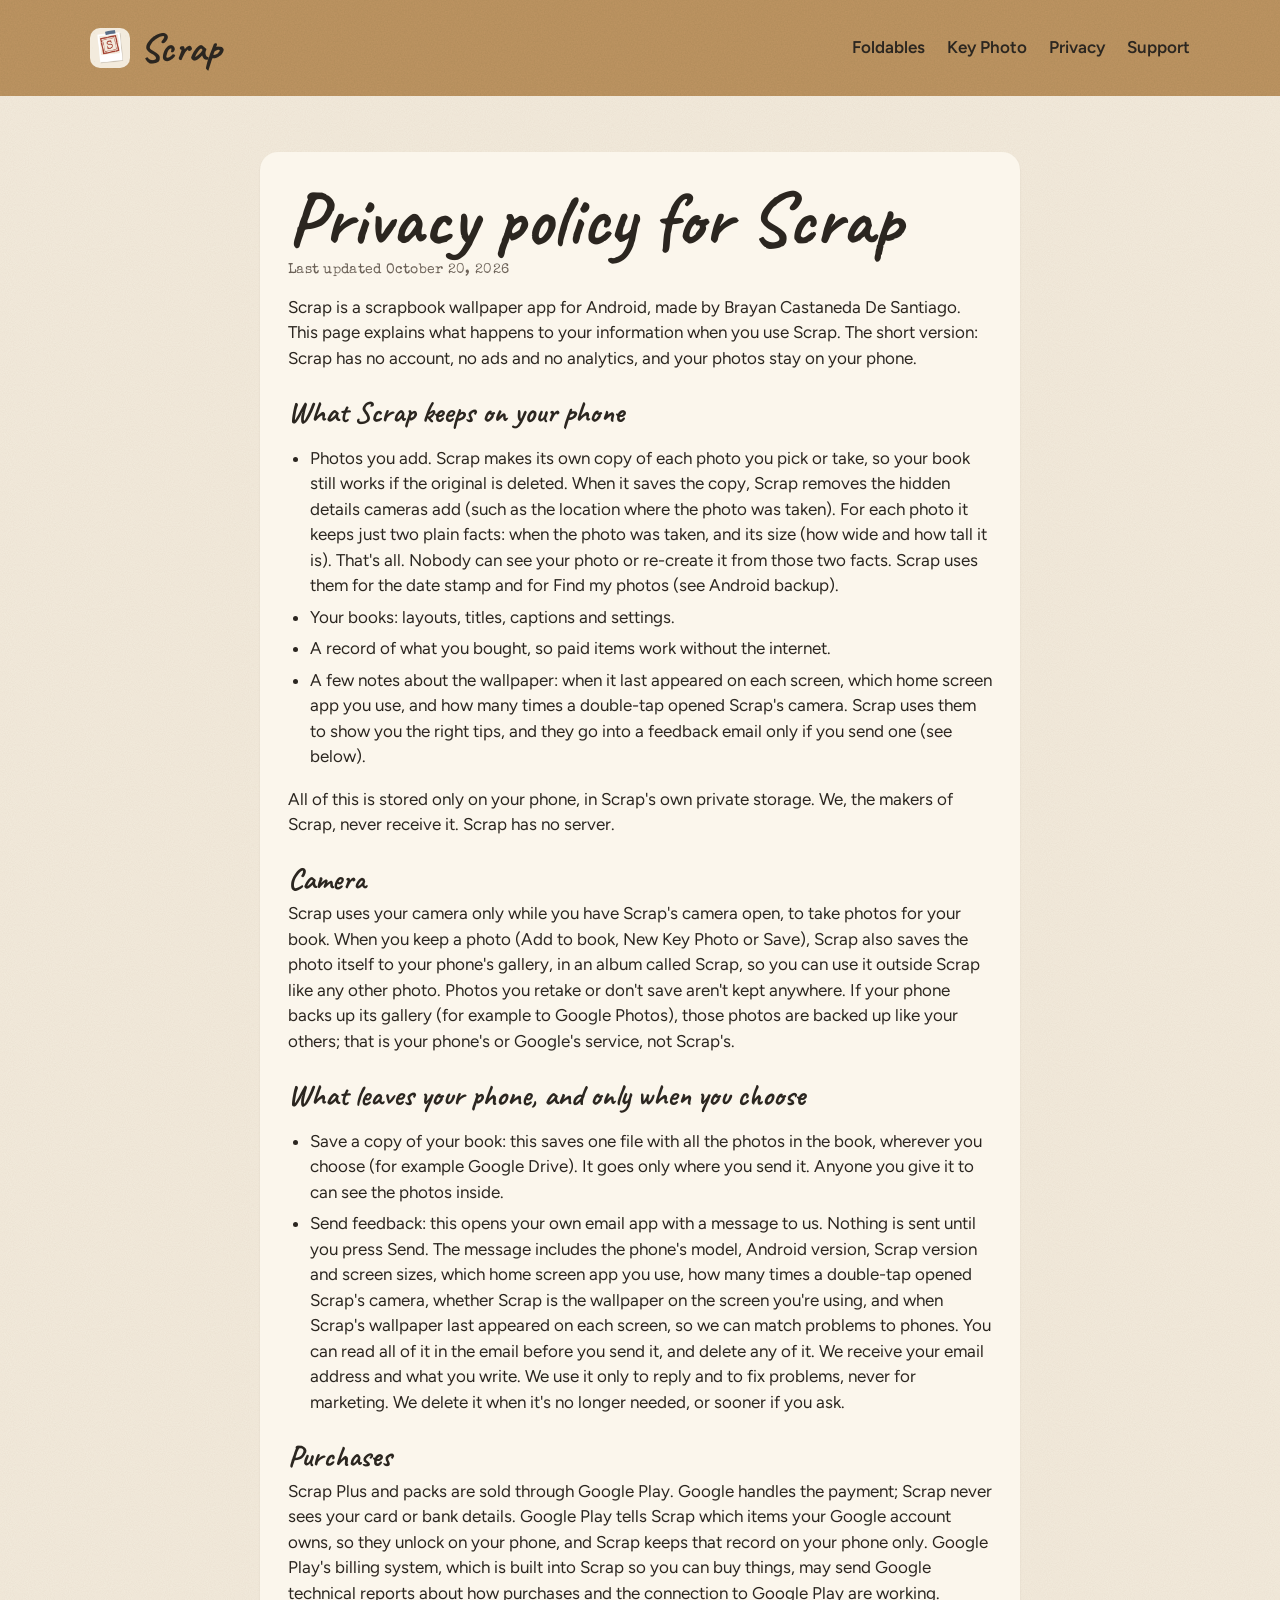
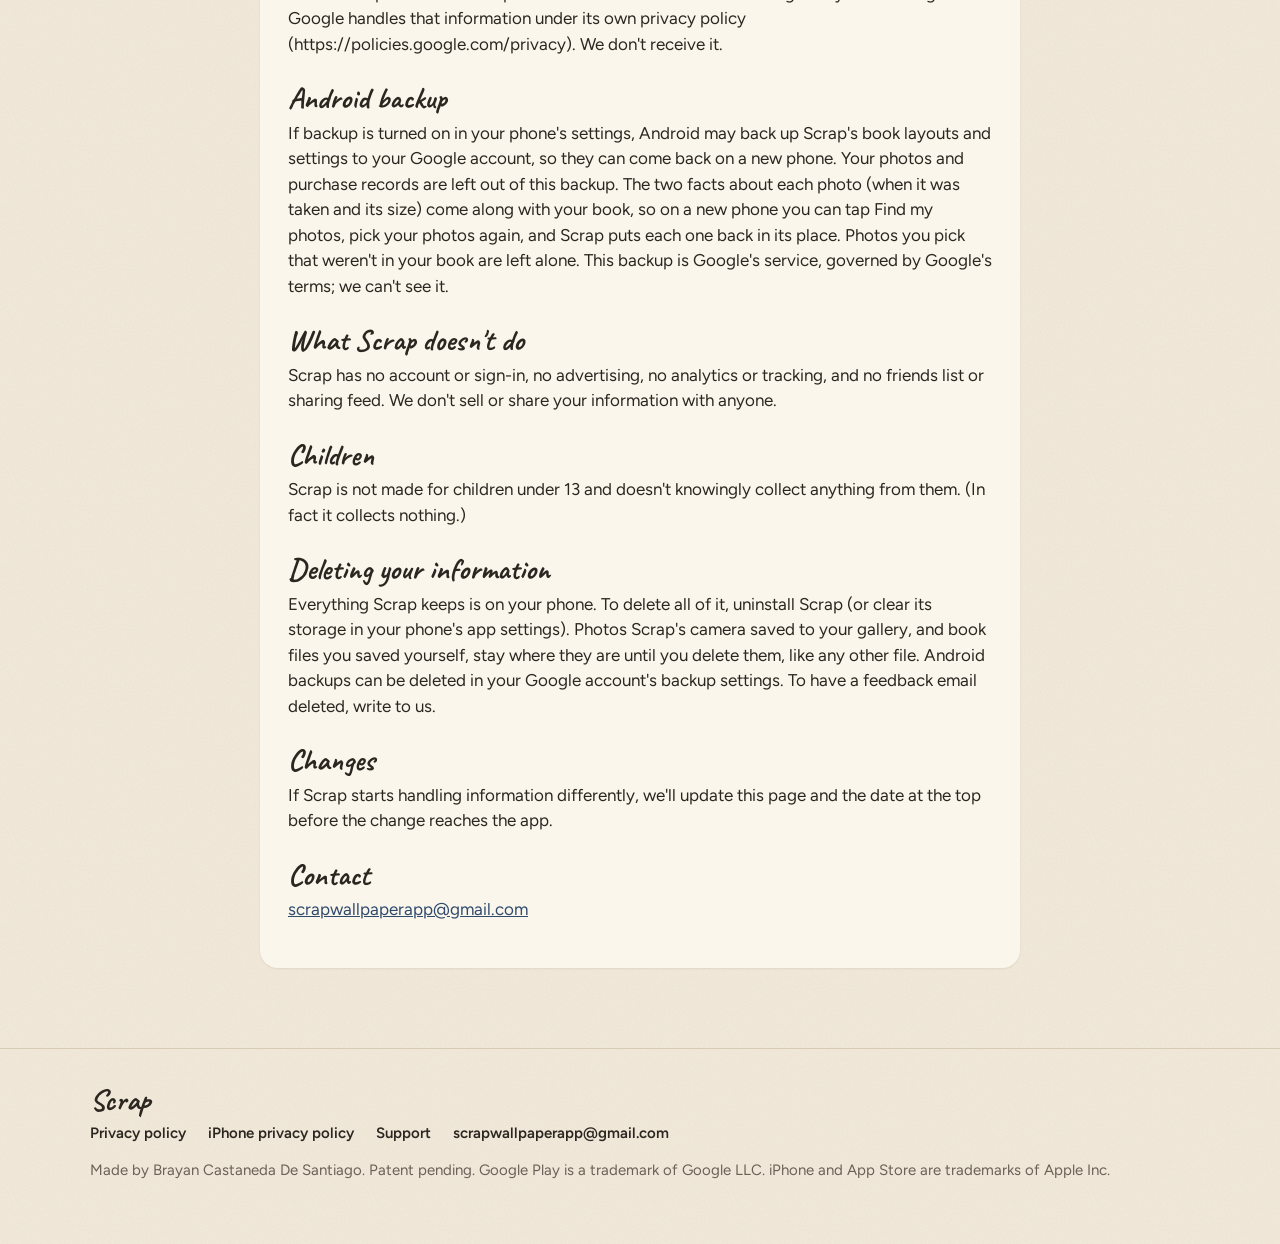
==== commit 76938c06: "Support page covers iPhone too (October 30, 2026); Apple trademark line in the footer; long links wr" ====
--- a/privacy/index.html
+++ b/privacy/index.html
@@ -38,7 +38,7 @@
   <div class="wrap">
     <div class="hand">Scrap</div>
     <a href="../privacy/">Privacy policy</a><a href="../privacy/iphone/">iPhone privacy policy</a><a href="../support/">Support</a><a href="mailto:scrapwallpaperapp@gmail.com">scrapwallpaperapp@gmail.com</a>
-    <p style="margin-top:14px">Made by Brayan Castaneda De Santiago. Patent pending. Google Play is a trademark of Google LLC.</p>
+    <p style="margin-top:14px">Made by Brayan Castaneda De Santiago. Patent pending. Google Play is a trademark of Google LLC. iPhone and App Store are trademarks of Apple Inc.</p>
   </div>
 </footer>
 </body></html>
--- a/assets/site.css
+++ b/assets/site.css
@@ -49,6 +49,7 @@
 
 /* Cards and sections */
 .card { background: var(--card); border-radius: 18px; padding: 28px; box-shadow: 0 1px 2px rgba(40, 25, 10, .08); }
+.card a { overflow-wrap: anywhere; } /* the email address wraps on a phone instead of running off the card */
 .section { padding: 56px 0; }
 .grid2 { display: grid; grid-template-columns: 1fr 1fr; gap: 40px; align-items: center; }
 .grid3 { display: grid; grid-template-columns: repeat(3, 1fr); gap: 28px; align-items: start; }
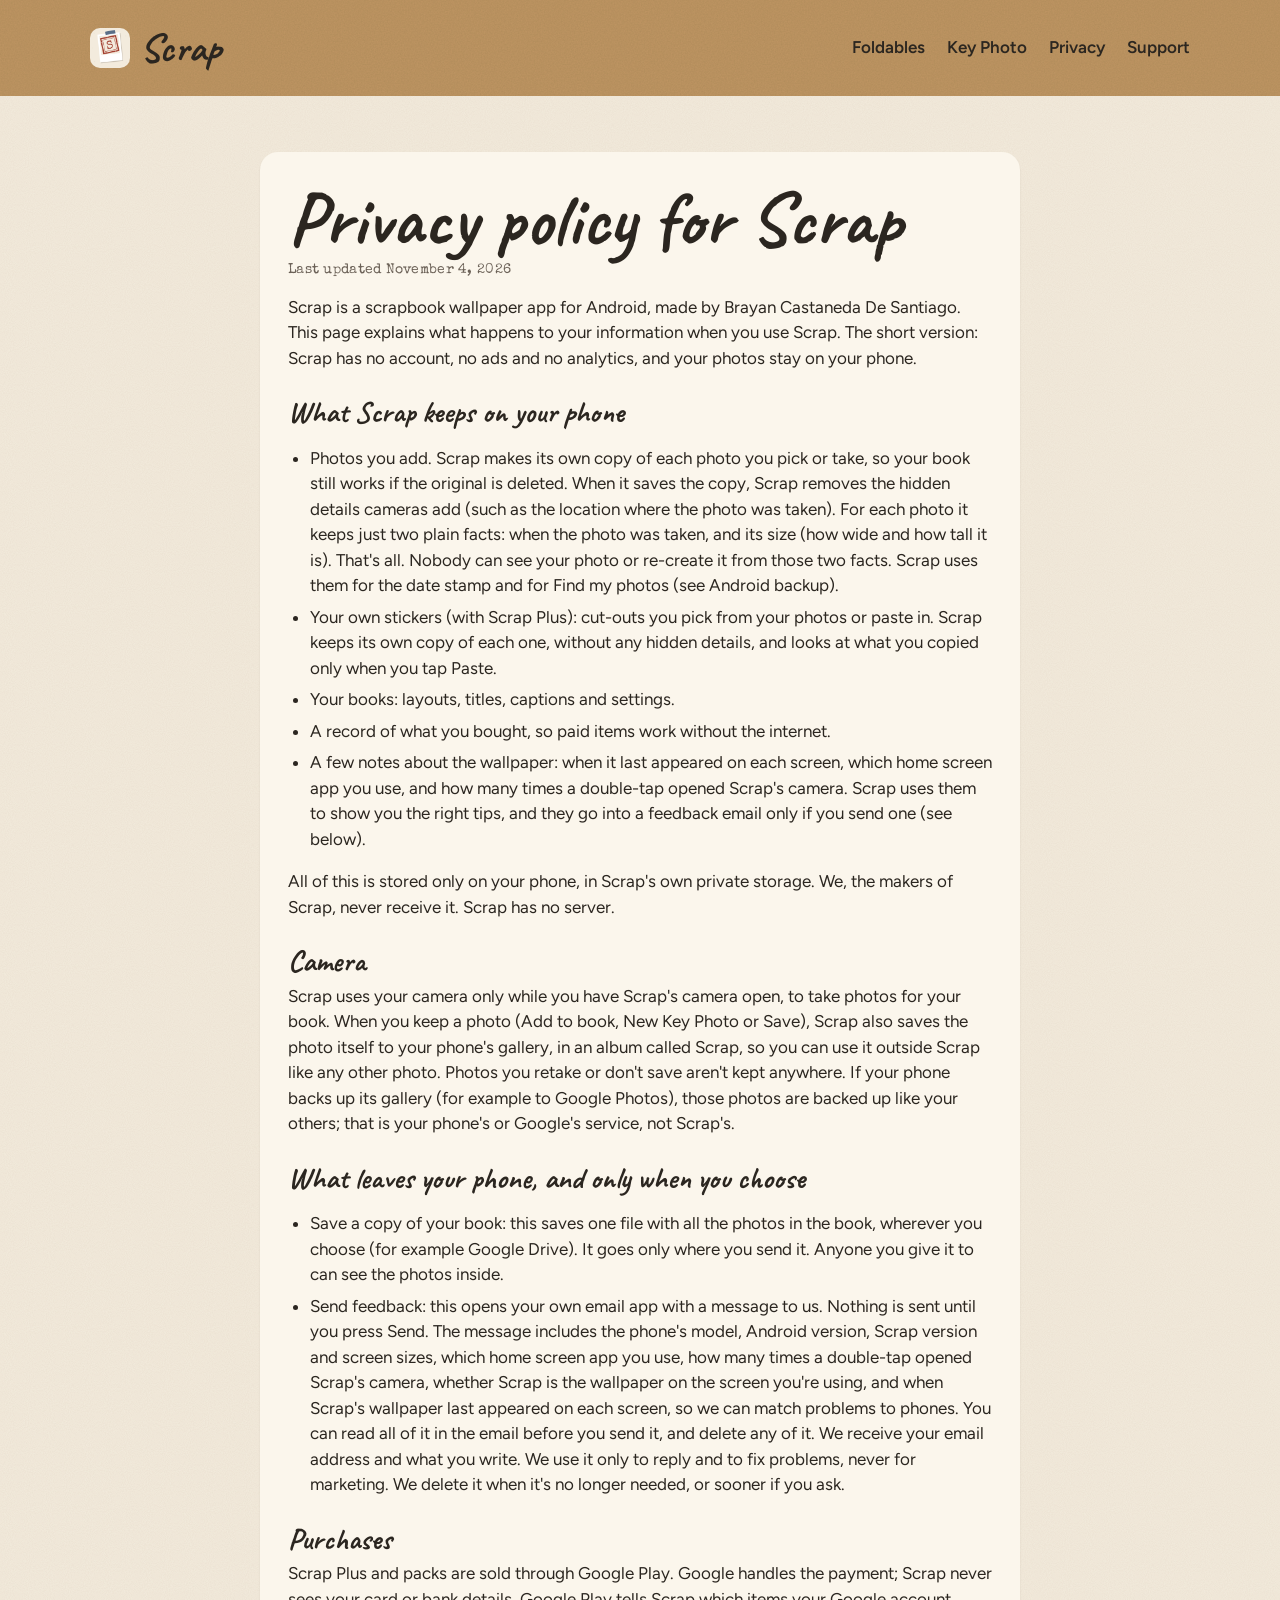
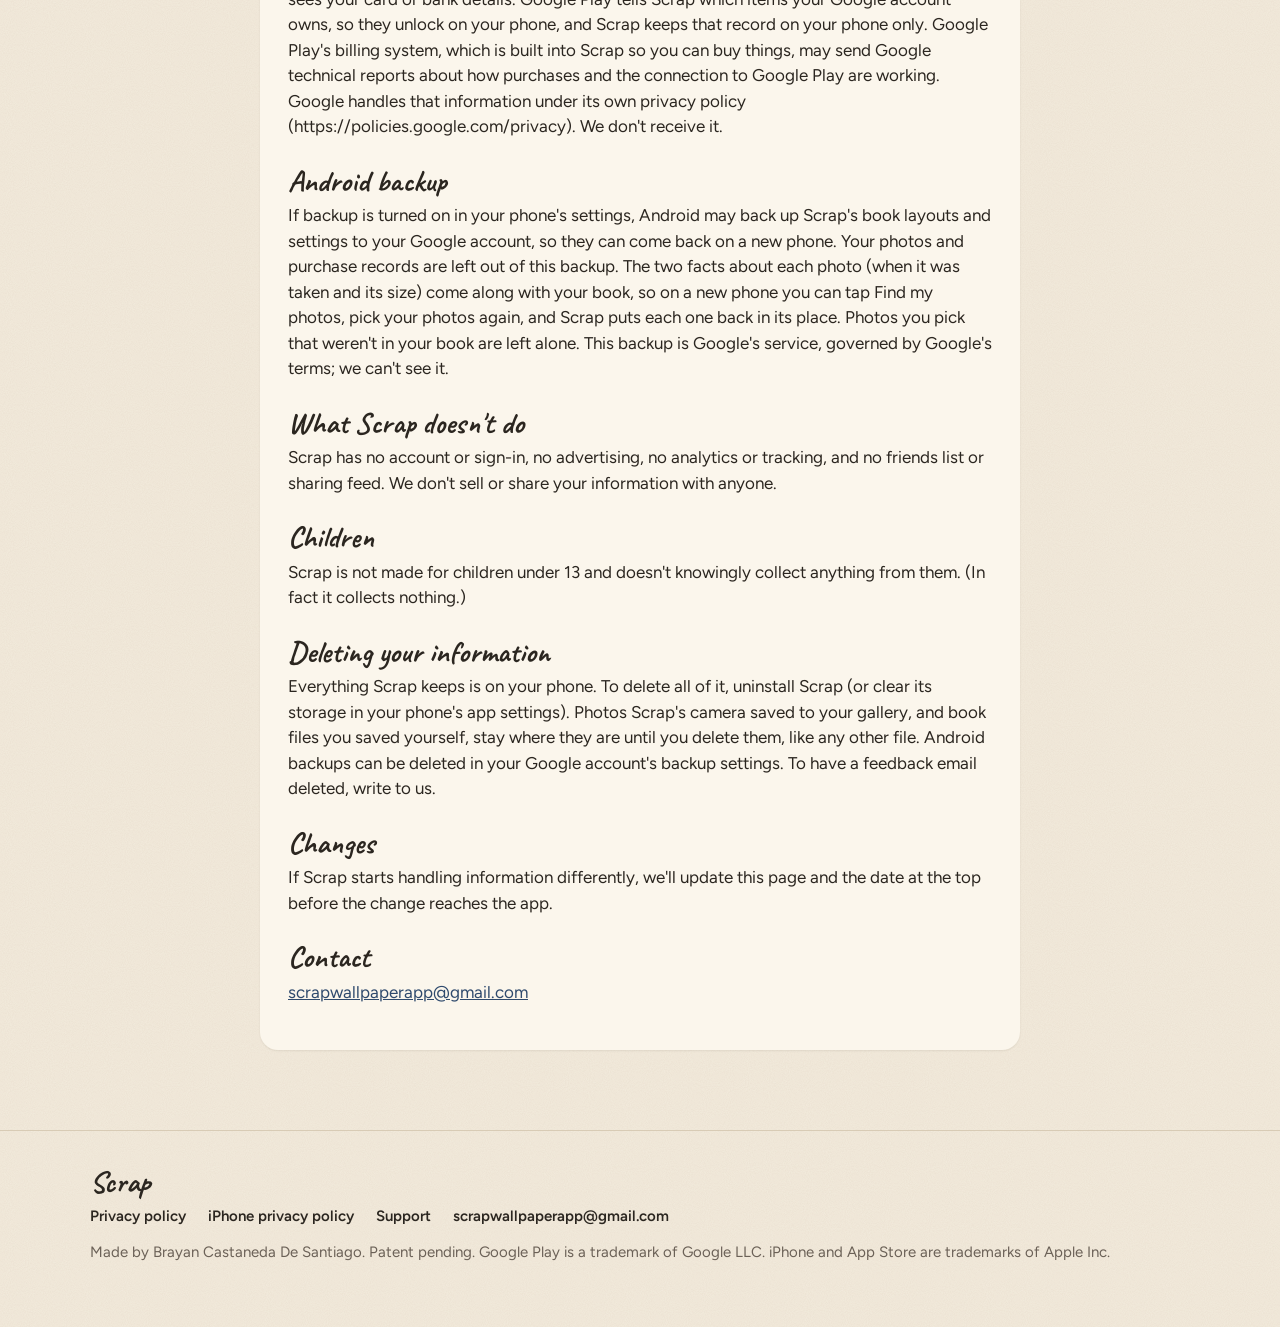
==== commit ea3c79af: "Android launch (1.0.3): "Get it on Google Play" with the tracked link, "instant prints", Scrap Plus " ====
--- a/privacy/index.html
+++ b/privacy/index.html
@@ -33,7 +33,7 @@
 </head>
 <body>
 <div class="corkbg"><div class="wrap top"><a class="wordmark" href="../"><img src="../assets/img/icon-512.png" alt="">Scrap</a><nav><a href="../#foldables">Foldables</a><a href="../#key-photo">Key Photo</a><a href="../privacy/">Privacy</a><a href="../support/">Support</a></nav></div></div>
-<main class="wrap section"><article class="card page"><h1>Privacy policy for Scrap</h1><p class="muted typed" style="font-size:14px">Last updated October 20, 2026</p><p>Scrap is a scrapbook wallpaper app for Android, made by Brayan Castaneda De Santiago. This page explains what happens to your information when you use Scrap. The short version: Scrap has no account, no ads and no analytics, and your photos stay on your phone.</p><h2>What Scrap keeps on your phone</h2><ul><li>Photos you add. Scrap makes its own copy of each photo you pick or take, so your book still works if the original is deleted. When it saves the copy, Scrap removes the hidden details cameras add (such as the location where the photo was taken). For each photo it keeps just two plain facts: when the photo was taken, and its size (how wide and how tall it is). That&#x27;s all. Nobody can see your photo or re-create it from those two facts. Scrap uses them for the date stamp and for Find my photos (see Android backup).</li><li>Your books: layouts, titles, captions and settings.</li><li>A record of what you bought, so paid items work without the internet.</li><li>A few notes about the wallpaper: when it last appeared on each screen, which home screen app you use, and how many times a double-tap opened Scrap&#x27;s camera. Scrap uses them to show you the right tips, and they go into a feedback email only if you send one (see below).</li></ul><p>All of this is stored only on your phone, in Scrap&#x27;s own private storage. We, the makers of Scrap, never receive it. Scrap has no server.</p><h2>Camera</h2><p>Scrap uses your camera only while you have Scrap&#x27;s camera open, to take photos for your book. When you keep a photo (Add to book, New Key Photo or Save), Scrap also saves the photo itself to your phone&#x27;s gallery, in an album called Scrap, so you can use it outside Scrap like any other photo. Photos you retake or don&#x27;t save aren&#x27;t kept anywhere. If your phone backs up its gallery (for example to Google Photos), those photos are backed up like your others; that is your phone&#x27;s or Google&#x27;s service, not Scrap&#x27;s.</p><h2>What leaves your phone, and only when you choose</h2><ul><li>Save a copy of your book: this saves one file with all the photos in the book, wherever you choose (for example Google Drive). It goes only where you send it. Anyone you give it to can see the photos inside.</li><li>Send feedback: this opens your own email app with a message to us. Nothing is sent until you press Send. The message includes the phone&#x27;s model, Android version, Scrap version and screen sizes, which home screen app you use, how many times a double-tap opened Scrap&#x27;s camera, whether Scrap is the wallpaper on the screen you&#x27;re using, and when Scrap&#x27;s wallpaper last appeared on each screen, so we can match problems to phones. You can read all of it in the email before you send it, and delete any of it. We receive your email address and what you write. We use it only to reply and to fix problems, never for marketing. We delete it when it&#x27;s no longer needed, or sooner if you ask.</li></ul><h2>Purchases</h2><p>Scrap Plus and packs are sold through Google Play. Google handles the payment; Scrap never sees your card or bank details. Google Play tells Scrap which items your Google account owns, so they unlock on your phone, and Scrap keeps that record on your phone only. Google Play&#x27;s billing system, which is built into Scrap so you can buy things, may send Google technical reports about how purchases and the connection to Google Play are working. Google handles that information under its own privacy policy (https://policies.google.com/privacy). We don&#x27;t receive it.</p><h2>Android backup</h2><p>If backup is turned on in your phone&#x27;s settings, Android may back up Scrap&#x27;s book layouts and settings to your Google account, so they can come back on a new phone. Your photos and purchase records are left out of this backup. The two facts about each photo (when it was taken and its size) come along with your book, so on a new phone you can tap Find my photos, pick your photos again, and Scrap puts each one back in its place. Photos you pick that weren&#x27;t in your book are left alone. This backup is Google&#x27;s service, governed by Google&#x27;s terms; we can&#x27;t see it.</p><h2>What Scrap doesn&#x27;t do</h2><p>Scrap has no account or sign-in, no advertising, no analytics or tracking, and no friends list or sharing feed. We don&#x27;t sell or share your information with anyone.</p><h2>Children</h2><p>Scrap is not made for children under 13 and doesn&#x27;t knowingly collect anything from them. (In fact it collects nothing.)</p><h2>Deleting your information</h2><p>Everything Scrap keeps is on your phone. To delete all of it, uninstall Scrap (or clear its storage in your phone&#x27;s app settings). Photos Scrap&#x27;s camera saved to your gallery, and book files you saved yourself, stay where they are until you delete them, like any other file. Android backups can be deleted in your Google account&#x27;s backup settings. To have a feedback email deleted, write to us.</p><h2>Changes</h2><p>If Scrap starts handling information differently, we&#x27;ll update this page and the date at the top before the change reaches the app.</p><h2>Contact</h2><p><a href="mailto:scrapwallpaperapp@gmail.com">scrapwallpaperapp@gmail.com</a></p></article></main>
+<main class="wrap section"><article class="card page"><h1>Privacy policy for Scrap</h1><p class="muted typed" style="font-size:14px">Last updated November 4, 2026</p><p>Scrap is a scrapbook wallpaper app for Android, made by Brayan Castaneda De Santiago. This page explains what happens to your information when you use Scrap. The short version: Scrap has no account, no ads and no analytics, and your photos stay on your phone.</p><h2>What Scrap keeps on your phone</h2><ul><li>Photos you add. Scrap makes its own copy of each photo you pick or take, so your book still works if the original is deleted. When it saves the copy, Scrap removes the hidden details cameras add (such as the location where the photo was taken). For each photo it keeps just two plain facts: when the photo was taken, and its size (how wide and how tall it is). That&#x27;s all. Nobody can see your photo or re-create it from those two facts. Scrap uses them for the date stamp and for Find my photos (see Android backup).</li><li>Your own stickers (with Scrap Plus): cut-outs you pick from your photos or paste in. Scrap keeps its own copy of each one, without any hidden details, and looks at what you copied only when you tap Paste.</li><li>Your books: layouts, titles, captions and settings.</li><li>A record of what you bought, so paid items work without the internet.</li><li>A few notes about the wallpaper: when it last appeared on each screen, which home screen app you use, and how many times a double-tap opened Scrap&#x27;s camera. Scrap uses them to show you the right tips, and they go into a feedback email only if you send one (see below).</li></ul><p>All of this is stored only on your phone, in Scrap&#x27;s own private storage. We, the makers of Scrap, never receive it. Scrap has no server.</p><h2>Camera</h2><p>Scrap uses your camera only while you have Scrap&#x27;s camera open, to take photos for your book. When you keep a photo (Add to book, New Key Photo or Save), Scrap also saves the photo itself to your phone&#x27;s gallery, in an album called Scrap, so you can use it outside Scrap like any other photo. Photos you retake or don&#x27;t save aren&#x27;t kept anywhere. If your phone backs up its gallery (for example to Google Photos), those photos are backed up like your others; that is your phone&#x27;s or Google&#x27;s service, not Scrap&#x27;s.</p><h2>What leaves your phone, and only when you choose</h2><ul><li>Save a copy of your book: this saves one file with all the photos in the book, wherever you choose (for example Google Drive). It goes only where you send it. Anyone you give it to can see the photos inside.</li><li>Send feedback: this opens your own email app with a message to us. Nothing is sent until you press Send. The message includes the phone&#x27;s model, Android version, Scrap version and screen sizes, which home screen app you use, how many times a double-tap opened Scrap&#x27;s camera, whether Scrap is the wallpaper on the screen you&#x27;re using, and when Scrap&#x27;s wallpaper last appeared on each screen, so we can match problems to phones. You can read all of it in the email before you send it, and delete any of it. We receive your email address and what you write. We use it only to reply and to fix problems, never for marketing. We delete it when it&#x27;s no longer needed, or sooner if you ask.</li></ul><h2>Purchases</h2><p>Scrap Plus and packs are sold through Google Play. Google handles the payment; Scrap never sees your card or bank details. Google Play tells Scrap which items your Google account owns, so they unlock on your phone, and Scrap keeps that record on your phone only. Google Play&#x27;s billing system, which is built into Scrap so you can buy things, may send Google technical reports about how purchases and the connection to Google Play are working. Google handles that information under its own privacy policy (https://policies.google.com/privacy). We don&#x27;t receive it.</p><h2>Android backup</h2><p>If backup is turned on in your phone&#x27;s settings, Android may back up Scrap&#x27;s book layouts and settings to your Google account, so they can come back on a new phone. Your photos and purchase records are left out of this backup. The two facts about each photo (when it was taken and its size) come along with your book, so on a new phone you can tap Find my photos, pick your photos again, and Scrap puts each one back in its place. Photos you pick that weren&#x27;t in your book are left alone. This backup is Google&#x27;s service, governed by Google&#x27;s terms; we can&#x27;t see it.</p><h2>What Scrap doesn&#x27;t do</h2><p>Scrap has no account or sign-in, no advertising, no analytics or tracking, and no friends list or sharing feed. We don&#x27;t sell or share your information with anyone.</p><h2>Children</h2><p>Scrap is not made for children under 13 and doesn&#x27;t knowingly collect anything from them. (In fact it collects nothing.)</p><h2>Deleting your information</h2><p>Everything Scrap keeps is on your phone. To delete all of it, uninstall Scrap (or clear its storage in your phone&#x27;s app settings). Photos Scrap&#x27;s camera saved to your gallery, and book files you saved yourself, stay where they are until you delete them, like any other file. Android backups can be deleted in your Google account&#x27;s backup settings. To have a feedback email deleted, write to us.</p><h2>Changes</h2><p>If Scrap starts handling information differently, we&#x27;ll update this page and the date at the top before the change reaches the app.</p><h2>Contact</h2><p><a href="mailto:scrapwallpaperapp@gmail.com">scrapwallpaperapp@gmail.com</a></p></article></main>
 <footer class="footer">
   <div class="wrap">
     <div class="hand">Scrap</div>
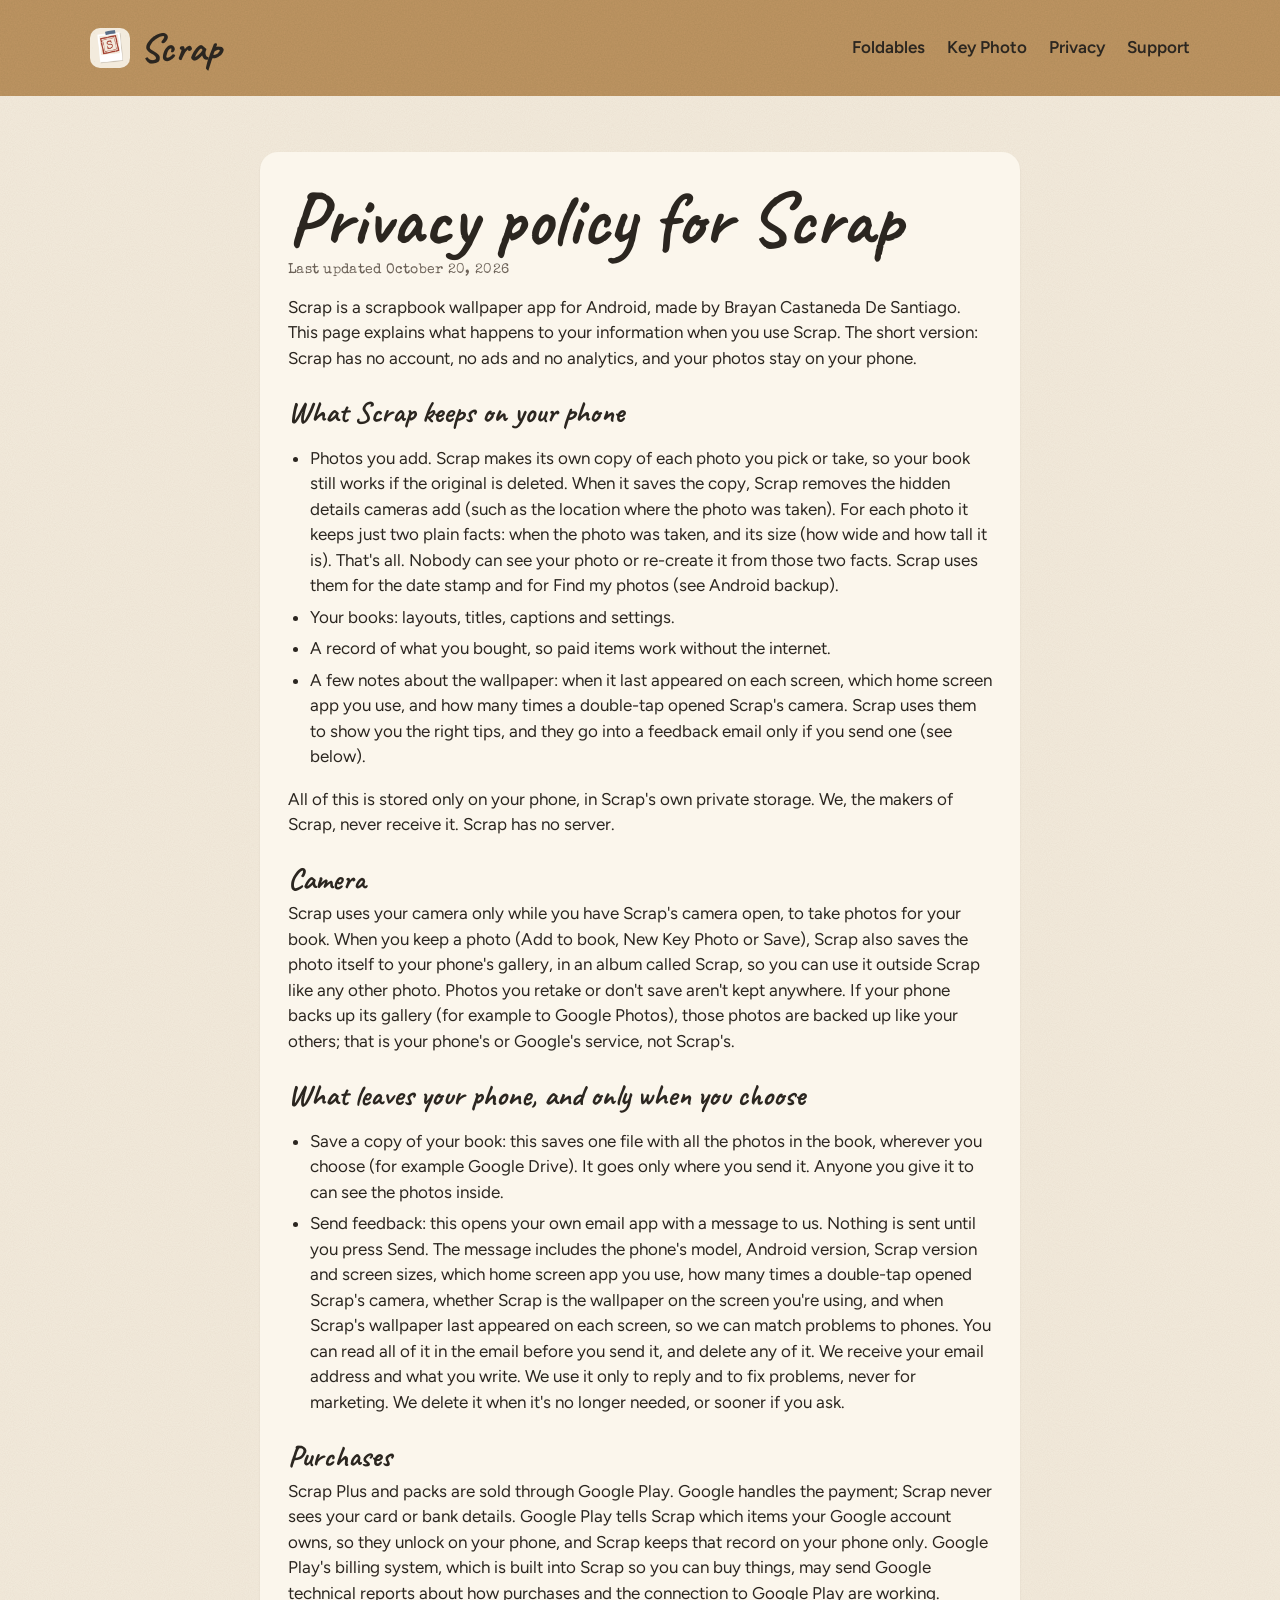
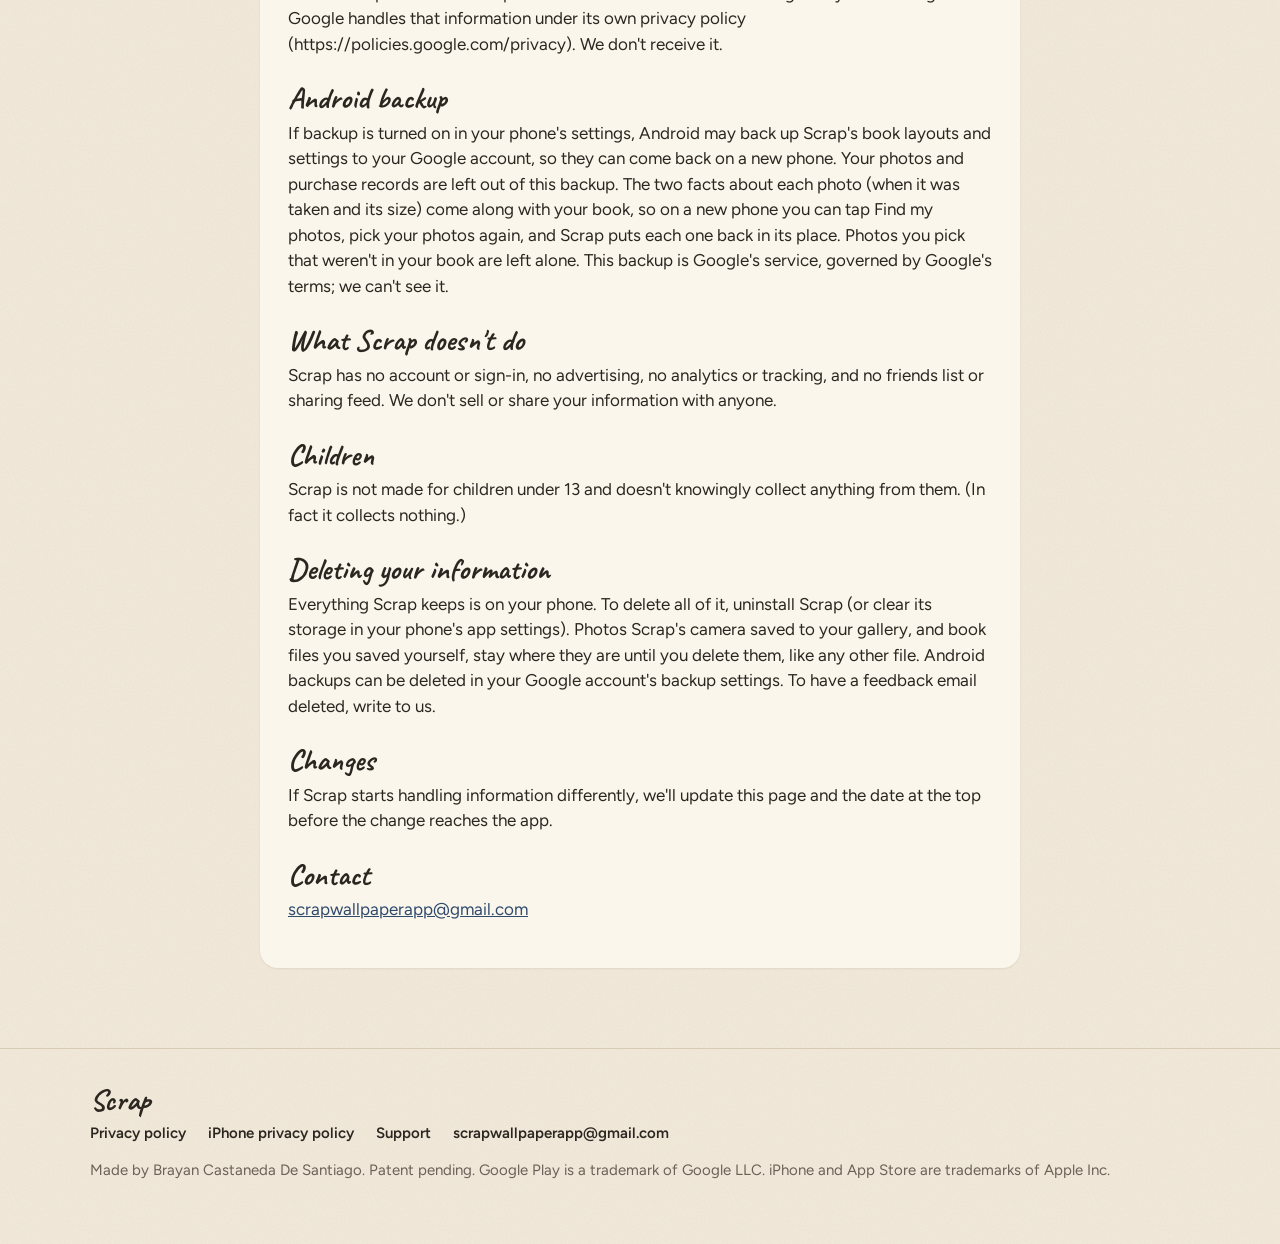
==== commit b1209f90: "Back to "Coming soon" until the founder presses Publish (about 9 PM, 2026-11-09) Reverts ea3c79a for" ====
--- a/privacy/index.html
+++ b/privacy/index.html
@@ -33,7 +33,7 @@
 </head>
 <body>
 <div class="corkbg"><div class="wrap top"><a class="wordmark" href="../"><img src="../assets/img/icon-512.png" alt="">Scrap</a><nav><a href="../#foldables">Foldables</a><a href="../#key-photo">Key Photo</a><a href="../privacy/">Privacy</a><a href="../support/">Support</a></nav></div></div>
-<main class="wrap section"><article class="card page"><h1>Privacy policy for Scrap</h1><p class="muted typed" style="font-size:14px">Last updated November 4, 2026</p><p>Scrap is a scrapbook wallpaper app for Android, made by Brayan Castaneda De Santiago. This page explains what happens to your information when you use Scrap. The short version: Scrap has no account, no ads and no analytics, and your photos stay on your phone.</p><h2>What Scrap keeps on your phone</h2><ul><li>Photos you add. Scrap makes its own copy of each photo you pick or take, so your book still works if the original is deleted. When it saves the copy, Scrap removes the hidden details cameras add (such as the location where the photo was taken). For each photo it keeps just two plain facts: when the photo was taken, and its size (how wide and how tall it is). That&#x27;s all. Nobody can see your photo or re-create it from those two facts. Scrap uses them for the date stamp and for Find my photos (see Android backup).</li><li>Your own stickers (with Scrap Plus): cut-outs you pick from your photos or paste in. Scrap keeps its own copy of each one, without any hidden details, and looks at what you copied only when you tap Paste.</li><li>Your books: layouts, titles, captions and settings.</li><li>A record of what you bought, so paid items work without the internet.</li><li>A few notes about the wallpaper: when it last appeared on each screen, which home screen app you use, and how many times a double-tap opened Scrap&#x27;s camera. Scrap uses them to show you the right tips, and they go into a feedback email only if you send one (see below).</li></ul><p>All of this is stored only on your phone, in Scrap&#x27;s own private storage. We, the makers of Scrap, never receive it. Scrap has no server.</p><h2>Camera</h2><p>Scrap uses your camera only while you have Scrap&#x27;s camera open, to take photos for your book. When you keep a photo (Add to book, New Key Photo or Save), Scrap also saves the photo itself to your phone&#x27;s gallery, in an album called Scrap, so you can use it outside Scrap like any other photo. Photos you retake or don&#x27;t save aren&#x27;t kept anywhere. If your phone backs up its gallery (for example to Google Photos), those photos are backed up like your others; that is your phone&#x27;s or Google&#x27;s service, not Scrap&#x27;s.</p><h2>What leaves your phone, and only when you choose</h2><ul><li>Save a copy of your book: this saves one file with all the photos in the book, wherever you choose (for example Google Drive). It goes only where you send it. Anyone you give it to can see the photos inside.</li><li>Send feedback: this opens your own email app with a message to us. Nothing is sent until you press Send. The message includes the phone&#x27;s model, Android version, Scrap version and screen sizes, which home screen app you use, how many times a double-tap opened Scrap&#x27;s camera, whether Scrap is the wallpaper on the screen you&#x27;re using, and when Scrap&#x27;s wallpaper last appeared on each screen, so we can match problems to phones. You can read all of it in the email before you send it, and delete any of it. We receive your email address and what you write. We use it only to reply and to fix problems, never for marketing. We delete it when it&#x27;s no longer needed, or sooner if you ask.</li></ul><h2>Purchases</h2><p>Scrap Plus and packs are sold through Google Play. Google handles the payment; Scrap never sees your card or bank details. Google Play tells Scrap which items your Google account owns, so they unlock on your phone, and Scrap keeps that record on your phone only. Google Play&#x27;s billing system, which is built into Scrap so you can buy things, may send Google technical reports about how purchases and the connection to Google Play are working. Google handles that information under its own privacy policy (https://policies.google.com/privacy). We don&#x27;t receive it.</p><h2>Android backup</h2><p>If backup is turned on in your phone&#x27;s settings, Android may back up Scrap&#x27;s book layouts and settings to your Google account, so they can come back on a new phone. Your photos and purchase records are left out of this backup. The two facts about each photo (when it was taken and its size) come along with your book, so on a new phone you can tap Find my photos, pick your photos again, and Scrap puts each one back in its place. Photos you pick that weren&#x27;t in your book are left alone. This backup is Google&#x27;s service, governed by Google&#x27;s terms; we can&#x27;t see it.</p><h2>What Scrap doesn&#x27;t do</h2><p>Scrap has no account or sign-in, no advertising, no analytics or tracking, and no friends list or sharing feed. We don&#x27;t sell or share your information with anyone.</p><h2>Children</h2><p>Scrap is not made for children under 13 and doesn&#x27;t knowingly collect anything from them. (In fact it collects nothing.)</p><h2>Deleting your information</h2><p>Everything Scrap keeps is on your phone. To delete all of it, uninstall Scrap (or clear its storage in your phone&#x27;s app settings). Photos Scrap&#x27;s camera saved to your gallery, and book files you saved yourself, stay where they are until you delete them, like any other file. Android backups can be deleted in your Google account&#x27;s backup settings. To have a feedback email deleted, write to us.</p><h2>Changes</h2><p>If Scrap starts handling information differently, we&#x27;ll update this page and the date at the top before the change reaches the app.</p><h2>Contact</h2><p><a href="mailto:scrapwallpaperapp@gmail.com">scrapwallpaperapp@gmail.com</a></p></article></main>
+<main class="wrap section"><article class="card page"><h1>Privacy policy for Scrap</h1><p class="muted typed" style="font-size:14px">Last updated October 20, 2026</p><p>Scrap is a scrapbook wallpaper app for Android, made by Brayan Castaneda De Santiago. This page explains what happens to your information when you use Scrap. The short version: Scrap has no account, no ads and no analytics, and your photos stay on your phone.</p><h2>What Scrap keeps on your phone</h2><ul><li>Photos you add. Scrap makes its own copy of each photo you pick or take, so your book still works if the original is deleted. When it saves the copy, Scrap removes the hidden details cameras add (such as the location where the photo was taken). For each photo it keeps just two plain facts: when the photo was taken, and its size (how wide and how tall it is). That&#x27;s all. Nobody can see your photo or re-create it from those two facts. Scrap uses them for the date stamp and for Find my photos (see Android backup).</li><li>Your books: layouts, titles, captions and settings.</li><li>A record of what you bought, so paid items work without the internet.</li><li>A few notes about the wallpaper: when it last appeared on each screen, which home screen app you use, and how many times a double-tap opened Scrap&#x27;s camera. Scrap uses them to show you the right tips, and they go into a feedback email only if you send one (see below).</li></ul><p>All of this is stored only on your phone, in Scrap&#x27;s own private storage. We, the makers of Scrap, never receive it. Scrap has no server.</p><h2>Camera</h2><p>Scrap uses your camera only while you have Scrap&#x27;s camera open, to take photos for your book. When you keep a photo (Add to book, New Key Photo or Save), Scrap also saves the photo itself to your phone&#x27;s gallery, in an album called Scrap, so you can use it outside Scrap like any other photo. Photos you retake or don&#x27;t save aren&#x27;t kept anywhere. If your phone backs up its gallery (for example to Google Photos), those photos are backed up like your others; that is your phone&#x27;s or Google&#x27;s service, not Scrap&#x27;s.</p><h2>What leaves your phone, and only when you choose</h2><ul><li>Save a copy of your book: this saves one file with all the photos in the book, wherever you choose (for example Google Drive). It goes only where you send it. Anyone you give it to can see the photos inside.</li><li>Send feedback: this opens your own email app with a message to us. Nothing is sent until you press Send. The message includes the phone&#x27;s model, Android version, Scrap version and screen sizes, which home screen app you use, how many times a double-tap opened Scrap&#x27;s camera, whether Scrap is the wallpaper on the screen you&#x27;re using, and when Scrap&#x27;s wallpaper last appeared on each screen, so we can match problems to phones. You can read all of it in the email before you send it, and delete any of it. We receive your email address and what you write. We use it only to reply and to fix problems, never for marketing. We delete it when it&#x27;s no longer needed, or sooner if you ask.</li></ul><h2>Purchases</h2><p>Scrap Plus and packs are sold through Google Play. Google handles the payment; Scrap never sees your card or bank details. Google Play tells Scrap which items your Google account owns, so they unlock on your phone, and Scrap keeps that record on your phone only. Google Play&#x27;s billing system, which is built into Scrap so you can buy things, may send Google technical reports about how purchases and the connection to Google Play are working. Google handles that information under its own privacy policy (https://policies.google.com/privacy). We don&#x27;t receive it.</p><h2>Android backup</h2><p>If backup is turned on in your phone&#x27;s settings, Android may back up Scrap&#x27;s book layouts and settings to your Google account, so they can come back on a new phone. Your photos and purchase records are left out of this backup. The two facts about each photo (when it was taken and its size) come along with your book, so on a new phone you can tap Find my photos, pick your photos again, and Scrap puts each one back in its place. Photos you pick that weren&#x27;t in your book are left alone. This backup is Google&#x27;s service, governed by Google&#x27;s terms; we can&#x27;t see it.</p><h2>What Scrap doesn&#x27;t do</h2><p>Scrap has no account or sign-in, no advertising, no analytics or tracking, and no friends list or sharing feed. We don&#x27;t sell or share your information with anyone.</p><h2>Children</h2><p>Scrap is not made for children under 13 and doesn&#x27;t knowingly collect anything from them. (In fact it collects nothing.)</p><h2>Deleting your information</h2><p>Everything Scrap keeps is on your phone. To delete all of it, uninstall Scrap (or clear its storage in your phone&#x27;s app settings). Photos Scrap&#x27;s camera saved to your gallery, and book files you saved yourself, stay where they are until you delete them, like any other file. Android backups can be deleted in your Google account&#x27;s backup settings. To have a feedback email deleted, write to us.</p><h2>Changes</h2><p>If Scrap starts handling information differently, we&#x27;ll update this page and the date at the top before the change reaches the app.</p><h2>Contact</h2><p><a href="mailto:scrapwallpaperapp@gmail.com">scrapwallpaperapp@gmail.com</a></p></article></main>
 <footer class="footer">
   <div class="wrap">
     <div class="hand">Scrap</div>
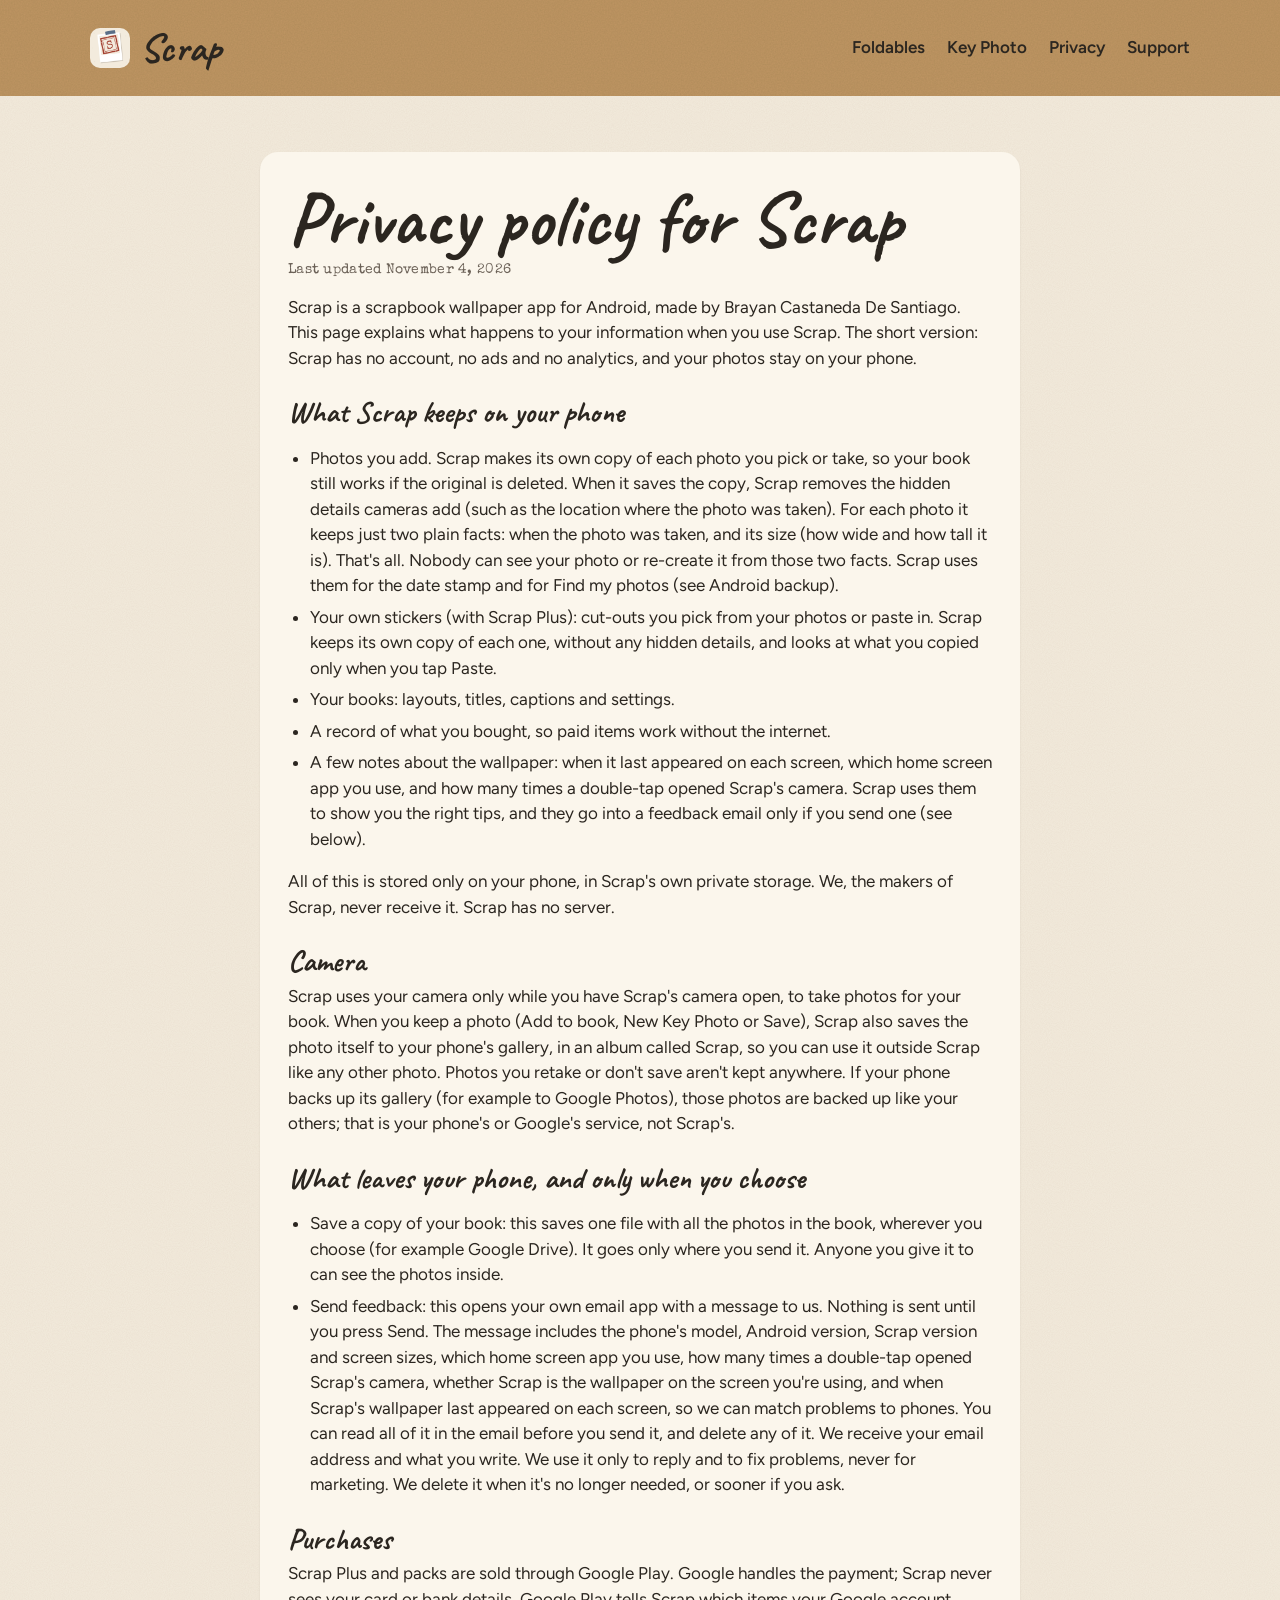
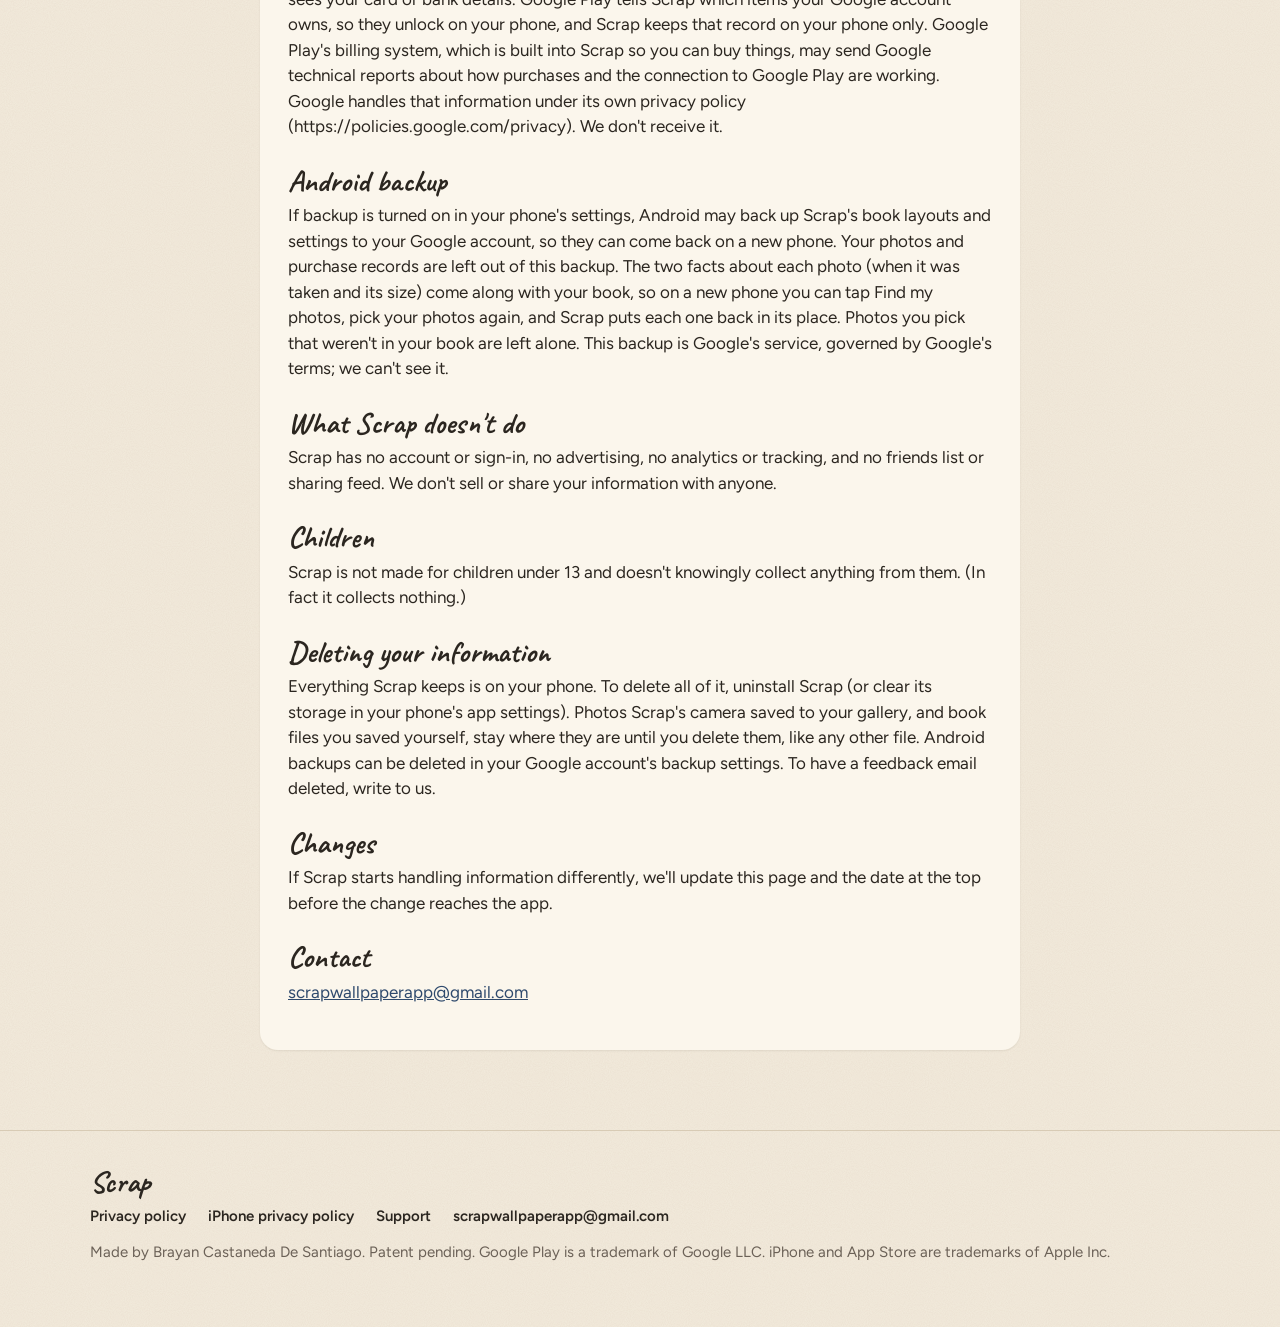
==== commit c1719b91: "Android launch is back up: "Get it on Google Play" (the founder publishes 1.0.3 now, 2026-11-09) Rev" ====
--- a/privacy/index.html
+++ b/privacy/index.html
@@ -33,7 +33,7 @@
 </head>
 <body>
 <div class="corkbg"><div class="wrap top"><a class="wordmark" href="../"><img src="../assets/img/icon-512.png" alt="">Scrap</a><nav><a href="../#foldables">Foldables</a><a href="../#key-photo">Key Photo</a><a href="../privacy/">Privacy</a><a href="../support/">Support</a></nav></div></div>
-<main class="wrap section"><article class="card page"><h1>Privacy policy for Scrap</h1><p class="muted typed" style="font-size:14px">Last updated October 20, 2026</p><p>Scrap is a scrapbook wallpaper app for Android, made by Brayan Castaneda De Santiago. This page explains what happens to your information when you use Scrap. The short version: Scrap has no account, no ads and no analytics, and your photos stay on your phone.</p><h2>What Scrap keeps on your phone</h2><ul><li>Photos you add. Scrap makes its own copy of each photo you pick or take, so your book still works if the original is deleted. When it saves the copy, Scrap removes the hidden details cameras add (such as the location where the photo was taken). For each photo it keeps just two plain facts: when the photo was taken, and its size (how wide and how tall it is). That&#x27;s all. Nobody can see your photo or re-create it from those two facts. Scrap uses them for the date stamp and for Find my photos (see Android backup).</li><li>Your books: layouts, titles, captions and settings.</li><li>A record of what you bought, so paid items work without the internet.</li><li>A few notes about the wallpaper: when it last appeared on each screen, which home screen app you use, and how many times a double-tap opened Scrap&#x27;s camera. Scrap uses them to show you the right tips, and they go into a feedback email only if you send one (see below).</li></ul><p>All of this is stored only on your phone, in Scrap&#x27;s own private storage. We, the makers of Scrap, never receive it. Scrap has no server.</p><h2>Camera</h2><p>Scrap uses your camera only while you have Scrap&#x27;s camera open, to take photos for your book. When you keep a photo (Add to book, New Key Photo or Save), Scrap also saves the photo itself to your phone&#x27;s gallery, in an album called Scrap, so you can use it outside Scrap like any other photo. Photos you retake or don&#x27;t save aren&#x27;t kept anywhere. If your phone backs up its gallery (for example to Google Photos), those photos are backed up like your others; that is your phone&#x27;s or Google&#x27;s service, not Scrap&#x27;s.</p><h2>What leaves your phone, and only when you choose</h2><ul><li>Save a copy of your book: this saves one file with all the photos in the book, wherever you choose (for example Google Drive). It goes only where you send it. Anyone you give it to can see the photos inside.</li><li>Send feedback: this opens your own email app with a message to us. Nothing is sent until you press Send. The message includes the phone&#x27;s model, Android version, Scrap version and screen sizes, which home screen app you use, how many times a double-tap opened Scrap&#x27;s camera, whether Scrap is the wallpaper on the screen you&#x27;re using, and when Scrap&#x27;s wallpaper last appeared on each screen, so we can match problems to phones. You can read all of it in the email before you send it, and delete any of it. We receive your email address and what you write. We use it only to reply and to fix problems, never for marketing. We delete it when it&#x27;s no longer needed, or sooner if you ask.</li></ul><h2>Purchases</h2><p>Scrap Plus and packs are sold through Google Play. Google handles the payment; Scrap never sees your card or bank details. Google Play tells Scrap which items your Google account owns, so they unlock on your phone, and Scrap keeps that record on your phone only. Google Play&#x27;s billing system, which is built into Scrap so you can buy things, may send Google technical reports about how purchases and the connection to Google Play are working. Google handles that information under its own privacy policy (https://policies.google.com/privacy). We don&#x27;t receive it.</p><h2>Android backup</h2><p>If backup is turned on in your phone&#x27;s settings, Android may back up Scrap&#x27;s book layouts and settings to your Google account, so they can come back on a new phone. Your photos and purchase records are left out of this backup. The two facts about each photo (when it was taken and its size) come along with your book, so on a new phone you can tap Find my photos, pick your photos again, and Scrap puts each one back in its place. Photos you pick that weren&#x27;t in your book are left alone. This backup is Google&#x27;s service, governed by Google&#x27;s terms; we can&#x27;t see it.</p><h2>What Scrap doesn&#x27;t do</h2><p>Scrap has no account or sign-in, no advertising, no analytics or tracking, and no friends list or sharing feed. We don&#x27;t sell or share your information with anyone.</p><h2>Children</h2><p>Scrap is not made for children under 13 and doesn&#x27;t knowingly collect anything from them. (In fact it collects nothing.)</p><h2>Deleting your information</h2><p>Everything Scrap keeps is on your phone. To delete all of it, uninstall Scrap (or clear its storage in your phone&#x27;s app settings). Photos Scrap&#x27;s camera saved to your gallery, and book files you saved yourself, stay where they are until you delete them, like any other file. Android backups can be deleted in your Google account&#x27;s backup settings. To have a feedback email deleted, write to us.</p><h2>Changes</h2><p>If Scrap starts handling information differently, we&#x27;ll update this page and the date at the top before the change reaches the app.</p><h2>Contact</h2><p><a href="mailto:scrapwallpaperapp@gmail.com">scrapwallpaperapp@gmail.com</a></p></article></main>
+<main class="wrap section"><article class="card page"><h1>Privacy policy for Scrap</h1><p class="muted typed" style="font-size:14px">Last updated November 4, 2026</p><p>Scrap is a scrapbook wallpaper app for Android, made by Brayan Castaneda De Santiago. This page explains what happens to your information when you use Scrap. The short version: Scrap has no account, no ads and no analytics, and your photos stay on your phone.</p><h2>What Scrap keeps on your phone</h2><ul><li>Photos you add. Scrap makes its own copy of each photo you pick or take, so your book still works if the original is deleted. When it saves the copy, Scrap removes the hidden details cameras add (such as the location where the photo was taken). For each photo it keeps just two plain facts: when the photo was taken, and its size (how wide and how tall it is). That&#x27;s all. Nobody can see your photo or re-create it from those two facts. Scrap uses them for the date stamp and for Find my photos (see Android backup).</li><li>Your own stickers (with Scrap Plus): cut-outs you pick from your photos or paste in. Scrap keeps its own copy of each one, without any hidden details, and looks at what you copied only when you tap Paste.</li><li>Your books: layouts, titles, captions and settings.</li><li>A record of what you bought, so paid items work without the internet.</li><li>A few notes about the wallpaper: when it last appeared on each screen, which home screen app you use, and how many times a double-tap opened Scrap&#x27;s camera. Scrap uses them to show you the right tips, and they go into a feedback email only if you send one (see below).</li></ul><p>All of this is stored only on your phone, in Scrap&#x27;s own private storage. We, the makers of Scrap, never receive it. Scrap has no server.</p><h2>Camera</h2><p>Scrap uses your camera only while you have Scrap&#x27;s camera open, to take photos for your book. When you keep a photo (Add to book, New Key Photo or Save), Scrap also saves the photo itself to your phone&#x27;s gallery, in an album called Scrap, so you can use it outside Scrap like any other photo. Photos you retake or don&#x27;t save aren&#x27;t kept anywhere. If your phone backs up its gallery (for example to Google Photos), those photos are backed up like your others; that is your phone&#x27;s or Google&#x27;s service, not Scrap&#x27;s.</p><h2>What leaves your phone, and only when you choose</h2><ul><li>Save a copy of your book: this saves one file with all the photos in the book, wherever you choose (for example Google Drive). It goes only where you send it. Anyone you give it to can see the photos inside.</li><li>Send feedback: this opens your own email app with a message to us. Nothing is sent until you press Send. The message includes the phone&#x27;s model, Android version, Scrap version and screen sizes, which home screen app you use, how many times a double-tap opened Scrap&#x27;s camera, whether Scrap is the wallpaper on the screen you&#x27;re using, and when Scrap&#x27;s wallpaper last appeared on each screen, so we can match problems to phones. You can read all of it in the email before you send it, and delete any of it. We receive your email address and what you write. We use it only to reply and to fix problems, never for marketing. We delete it when it&#x27;s no longer needed, or sooner if you ask.</li></ul><h2>Purchases</h2><p>Scrap Plus and packs are sold through Google Play. Google handles the payment; Scrap never sees your card or bank details. Google Play tells Scrap which items your Google account owns, so they unlock on your phone, and Scrap keeps that record on your phone only. Google Play&#x27;s billing system, which is built into Scrap so you can buy things, may send Google technical reports about how purchases and the connection to Google Play are working. Google handles that information under its own privacy policy (https://policies.google.com/privacy). We don&#x27;t receive it.</p><h2>Android backup</h2><p>If backup is turned on in your phone&#x27;s settings, Android may back up Scrap&#x27;s book layouts and settings to your Google account, so they can come back on a new phone. Your photos and purchase records are left out of this backup. The two facts about each photo (when it was taken and its size) come along with your book, so on a new phone you can tap Find my photos, pick your photos again, and Scrap puts each one back in its place. Photos you pick that weren&#x27;t in your book are left alone. This backup is Google&#x27;s service, governed by Google&#x27;s terms; we can&#x27;t see it.</p><h2>What Scrap doesn&#x27;t do</h2><p>Scrap has no account or sign-in, no advertising, no analytics or tracking, and no friends list or sharing feed. We don&#x27;t sell or share your information with anyone.</p><h2>Children</h2><p>Scrap is not made for children under 13 and doesn&#x27;t knowingly collect anything from them. (In fact it collects nothing.)</p><h2>Deleting your information</h2><p>Everything Scrap keeps is on your phone. To delete all of it, uninstall Scrap (or clear its storage in your phone&#x27;s app settings). Photos Scrap&#x27;s camera saved to your gallery, and book files you saved yourself, stay where they are until you delete them, like any other file. Android backups can be deleted in your Google account&#x27;s backup settings. To have a feedback email deleted, write to us.</p><h2>Changes</h2><p>If Scrap starts handling information differently, we&#x27;ll update this page and the date at the top before the change reaches the app.</p><h2>Contact</h2><p><a href="mailto:scrapwallpaperapp@gmail.com">scrapwallpaperapp@gmail.com</a></p></article></main>
 <footer class="footer">
   <div class="wrap">
     <div class="hand">Scrap</div>
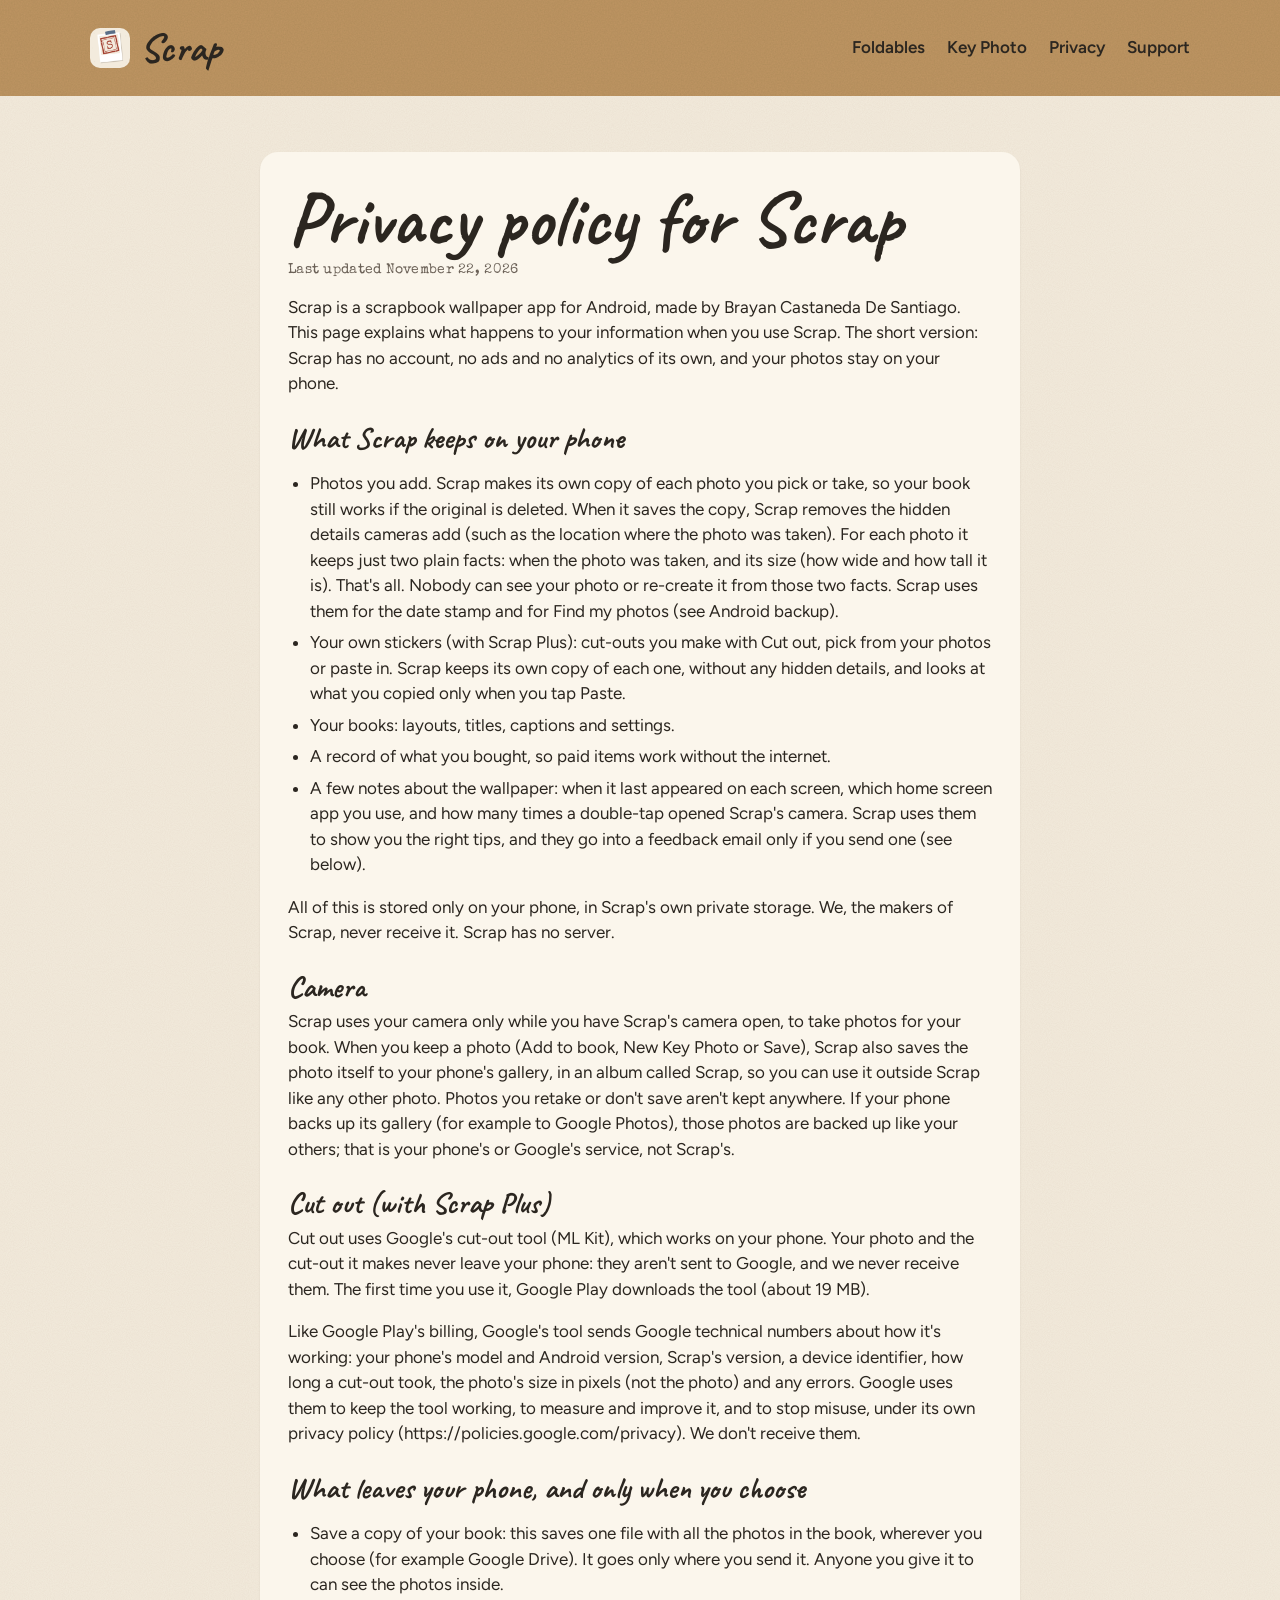
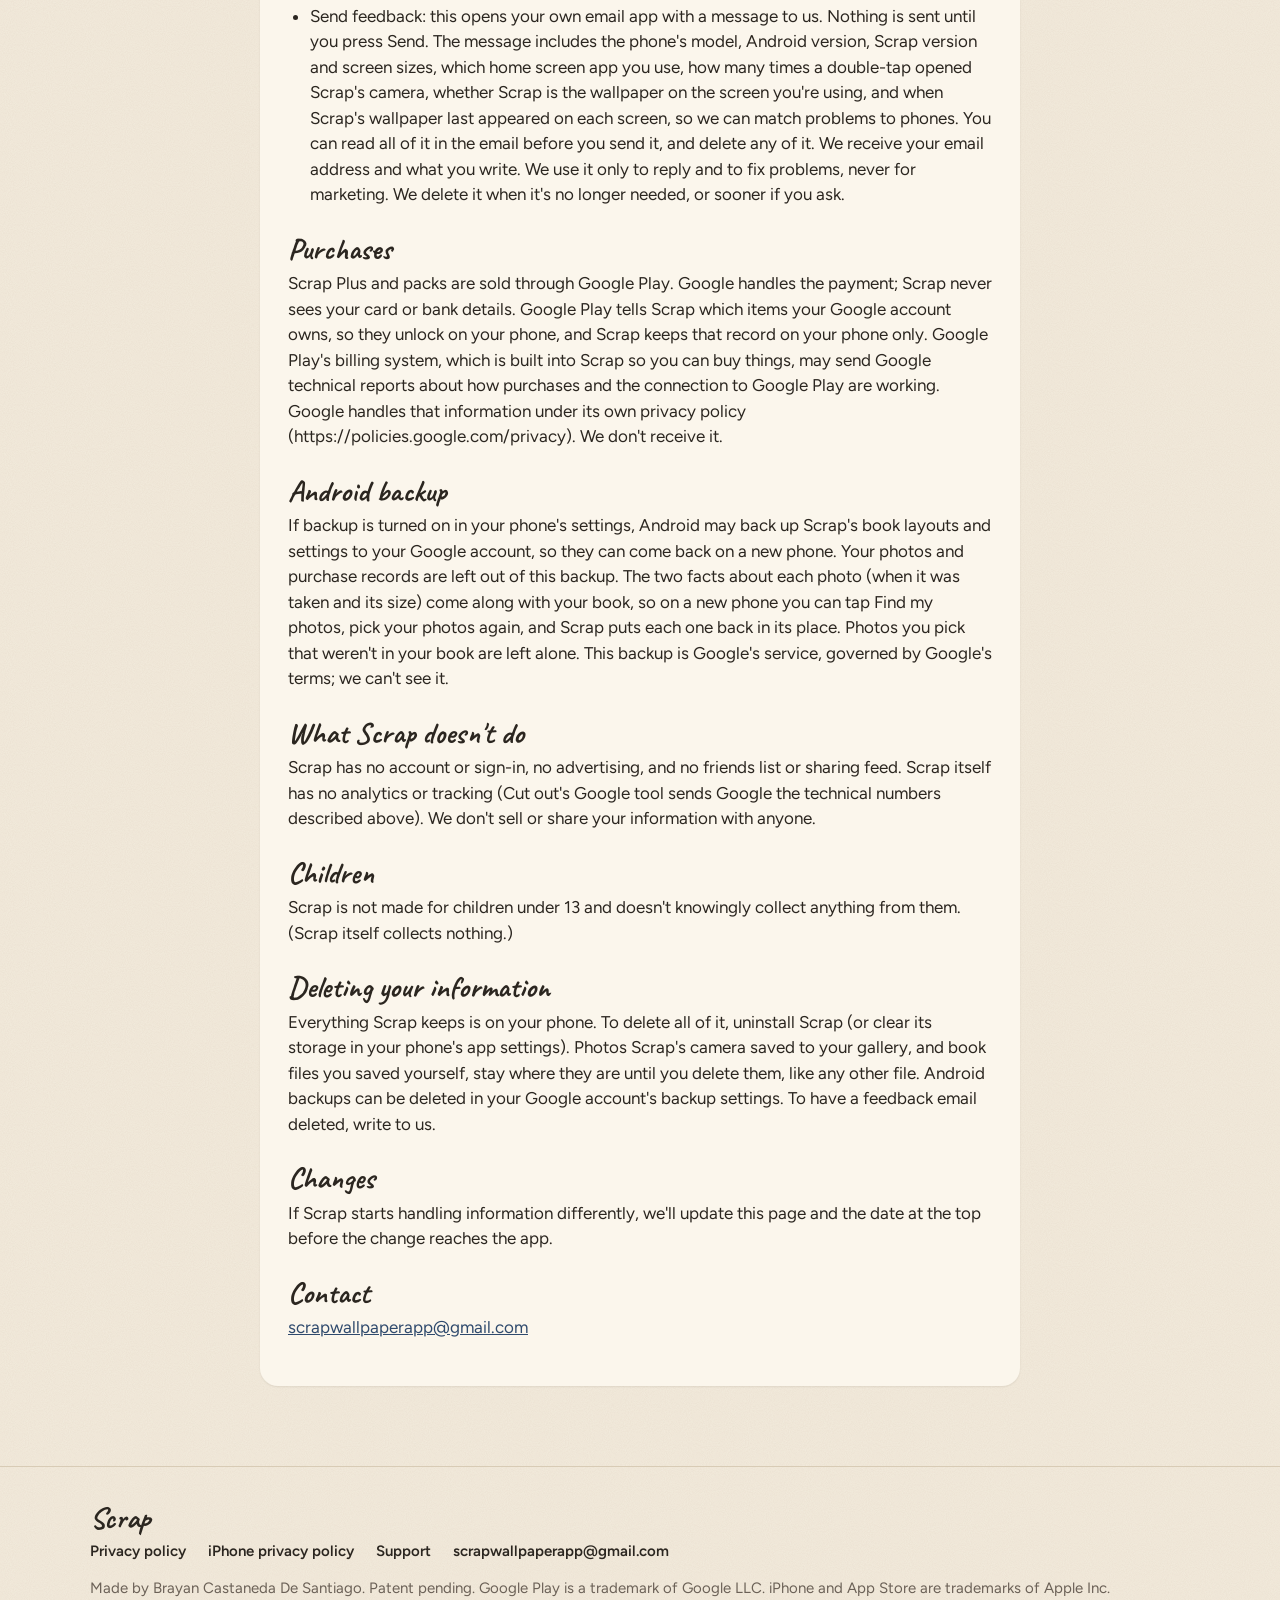
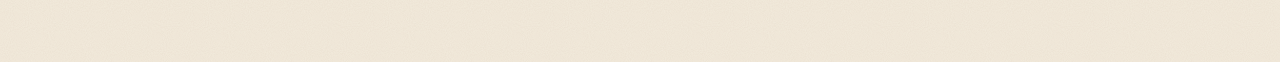
==== commit 78de88ad: "Privacy pages: Cut out paragraph on both (Android November 22, iPhone November 21, 2026), before 1.0" ====
--- a/privacy/index.html
+++ b/privacy/index.html
@@ -33,7 +33,7 @@
 </head>
 <body>
 <div class="corkbg"><div class="wrap top"><a class="wordmark" href="../"><img src="../assets/img/icon-512.png" alt="">Scrap</a><nav><a href="../#foldables">Foldables</a><a href="../#key-photo">Key Photo</a><a href="../privacy/">Privacy</a><a href="../support/">Support</a></nav></div></div>
-<main class="wrap section"><article class="card page"><h1>Privacy policy for Scrap</h1><p class="muted typed" style="font-size:14px">Last updated November 4, 2026</p><p>Scrap is a scrapbook wallpaper app for Android, made by Brayan Castaneda De Santiago. This page explains what happens to your information when you use Scrap. The short version: Scrap has no account, no ads and no analytics, and your photos stay on your phone.</p><h2>What Scrap keeps on your phone</h2><ul><li>Photos you add. Scrap makes its own copy of each photo you pick or take, so your book still works if the original is deleted. When it saves the copy, Scrap removes the hidden details cameras add (such as the location where the photo was taken). For each photo it keeps just two plain facts: when the photo was taken, and its size (how wide and how tall it is). That&#x27;s all. Nobody can see your photo or re-create it from those two facts. Scrap uses them for the date stamp and for Find my photos (see Android backup).</li><li>Your own stickers (with Scrap Plus): cut-outs you pick from your photos or paste in. Scrap keeps its own copy of each one, without any hidden details, and looks at what you copied only when you tap Paste.</li><li>Your books: layouts, titles, captions and settings.</li><li>A record of what you bought, so paid items work without the internet.</li><li>A few notes about the wallpaper: when it last appeared on each screen, which home screen app you use, and how many times a double-tap opened Scrap&#x27;s camera. Scrap uses them to show you the right tips, and they go into a feedback email only if you send one (see below).</li></ul><p>All of this is stored only on your phone, in Scrap&#x27;s own private storage. We, the makers of Scrap, never receive it. Scrap has no server.</p><h2>Camera</h2><p>Scrap uses your camera only while you have Scrap&#x27;s camera open, to take photos for your book. When you keep a photo (Add to book, New Key Photo or Save), Scrap also saves the photo itself to your phone&#x27;s gallery, in an album called Scrap, so you can use it outside Scrap like any other photo. Photos you retake or don&#x27;t save aren&#x27;t kept anywhere. If your phone backs up its gallery (for example to Google Photos), those photos are backed up like your others; that is your phone&#x27;s or Google&#x27;s service, not Scrap&#x27;s.</p><h2>What leaves your phone, and only when you choose</h2><ul><li>Save a copy of your book: this saves one file with all the photos in the book, wherever you choose (for example Google Drive). It goes only where you send it. Anyone you give it to can see the photos inside.</li><li>Send feedback: this opens your own email app with a message to us. Nothing is sent until you press Send. The message includes the phone&#x27;s model, Android version, Scrap version and screen sizes, which home screen app you use, how many times a double-tap opened Scrap&#x27;s camera, whether Scrap is the wallpaper on the screen you&#x27;re using, and when Scrap&#x27;s wallpaper last appeared on each screen, so we can match problems to phones. You can read all of it in the email before you send it, and delete any of it. We receive your email address and what you write. We use it only to reply and to fix problems, never for marketing. We delete it when it&#x27;s no longer needed, or sooner if you ask.</li></ul><h2>Purchases</h2><p>Scrap Plus and packs are sold through Google Play. Google handles the payment; Scrap never sees your card or bank details. Google Play tells Scrap which items your Google account owns, so they unlock on your phone, and Scrap keeps that record on your phone only. Google Play&#x27;s billing system, which is built into Scrap so you can buy things, may send Google technical reports about how purchases and the connection to Google Play are working. Google handles that information under its own privacy policy (https://policies.google.com/privacy). We don&#x27;t receive it.</p><h2>Android backup</h2><p>If backup is turned on in your phone&#x27;s settings, Android may back up Scrap&#x27;s book layouts and settings to your Google account, so they can come back on a new phone. Your photos and purchase records are left out of this backup. The two facts about each photo (when it was taken and its size) come along with your book, so on a new phone you can tap Find my photos, pick your photos again, and Scrap puts each one back in its place. Photos you pick that weren&#x27;t in your book are left alone. This backup is Google&#x27;s service, governed by Google&#x27;s terms; we can&#x27;t see it.</p><h2>What Scrap doesn&#x27;t do</h2><p>Scrap has no account or sign-in, no advertising, no analytics or tracking, and no friends list or sharing feed. We don&#x27;t sell or share your information with anyone.</p><h2>Children</h2><p>Scrap is not made for children under 13 and doesn&#x27;t knowingly collect anything from them. (In fact it collects nothing.)</p><h2>Deleting your information</h2><p>Everything Scrap keeps is on your phone. To delete all of it, uninstall Scrap (or clear its storage in your phone&#x27;s app settings). Photos Scrap&#x27;s camera saved to your gallery, and book files you saved yourself, stay where they are until you delete them, like any other file. Android backups can be deleted in your Google account&#x27;s backup settings. To have a feedback email deleted, write to us.</p><h2>Changes</h2><p>If Scrap starts handling information differently, we&#x27;ll update this page and the date at the top before the change reaches the app.</p><h2>Contact</h2><p><a href="mailto:scrapwallpaperapp@gmail.com">scrapwallpaperapp@gmail.com</a></p></article></main>
+<main class="wrap section"><article class="card page"><h1>Privacy policy for Scrap</h1><p class="muted typed" style="font-size:14px">Last updated November 22, 2026</p><p>Scrap is a scrapbook wallpaper app for Android, made by Brayan Castaneda De Santiago. This page explains what happens to your information when you use Scrap. The short version: Scrap has no account, no ads and no analytics of its own, and your photos stay on your phone.</p><h2>What Scrap keeps on your phone</h2><ul><li>Photos you add. Scrap makes its own copy of each photo you pick or take, so your book still works if the original is deleted. When it saves the copy, Scrap removes the hidden details cameras add (such as the location where the photo was taken). For each photo it keeps just two plain facts: when the photo was taken, and its size (how wide and how tall it is). That&#x27;s all. Nobody can see your photo or re-create it from those two facts. Scrap uses them for the date stamp and for Find my photos (see Android backup).</li><li>Your own stickers (with Scrap Plus): cut-outs you make with Cut out, pick from your photos or paste in. Scrap keeps its own copy of each one, without any hidden details, and looks at what you copied only when you tap Paste.</li><li>Your books: layouts, titles, captions and settings.</li><li>A record of what you bought, so paid items work without the internet.</li><li>A few notes about the wallpaper: when it last appeared on each screen, which home screen app you use, and how many times a double-tap opened Scrap&#x27;s camera. Scrap uses them to show you the right tips, and they go into a feedback email only if you send one (see below).</li></ul><p>All of this is stored only on your phone, in Scrap&#x27;s own private storage. We, the makers of Scrap, never receive it. Scrap has no server.</p><h2>Camera</h2><p>Scrap uses your camera only while you have Scrap&#x27;s camera open, to take photos for your book. When you keep a photo (Add to book, New Key Photo or Save), Scrap also saves the photo itself to your phone&#x27;s gallery, in an album called Scrap, so you can use it outside Scrap like any other photo. Photos you retake or don&#x27;t save aren&#x27;t kept anywhere. If your phone backs up its gallery (for example to Google Photos), those photos are backed up like your others; that is your phone&#x27;s or Google&#x27;s service, not Scrap&#x27;s.</p><h2>Cut out (with Scrap Plus)</h2><p>Cut out uses Google&#x27;s cut-out tool (ML Kit), which works on your phone. Your photo and the cut-out it makes never leave your phone: they aren&#x27;t sent to Google, and we never receive them. The first time you use it, Google Play downloads the tool (about 19 MB).</p><p>Like Google Play&#x27;s billing, Google&#x27;s tool sends Google technical numbers about how it&#x27;s working: your phone&#x27;s model and Android version, Scrap&#x27;s version, a device identifier, how long a cut-out took, the photo&#x27;s size in pixels (not the photo) and any errors. Google uses them to keep the tool working, to measure and improve it, and to stop misuse, under its own privacy policy (https://policies.google.com/privacy). We don&#x27;t receive them.</p><h2>What leaves your phone, and only when you choose</h2><ul><li>Save a copy of your book: this saves one file with all the photos in the book, wherever you choose (for example Google Drive). It goes only where you send it. Anyone you give it to can see the photos inside.</li><li>Send feedback: this opens your own email app with a message to us. Nothing is sent until you press Send. The message includes the phone&#x27;s model, Android version, Scrap version and screen sizes, which home screen app you use, how many times a double-tap opened Scrap&#x27;s camera, whether Scrap is the wallpaper on the screen you&#x27;re using, and when Scrap&#x27;s wallpaper last appeared on each screen, so we can match problems to phones. You can read all of it in the email before you send it, and delete any of it. We receive your email address and what you write. We use it only to reply and to fix problems, never for marketing. We delete it when it&#x27;s no longer needed, or sooner if you ask.</li></ul><h2>Purchases</h2><p>Scrap Plus and packs are sold through Google Play. Google handles the payment; Scrap never sees your card or bank details. Google Play tells Scrap which items your Google account owns, so they unlock on your phone, and Scrap keeps that record on your phone only. Google Play&#x27;s billing system, which is built into Scrap so you can buy things, may send Google technical reports about how purchases and the connection to Google Play are working. Google handles that information under its own privacy policy (https://policies.google.com/privacy). We don&#x27;t receive it.</p><h2>Android backup</h2><p>If backup is turned on in your phone&#x27;s settings, Android may back up Scrap&#x27;s book layouts and settings to your Google account, so they can come back on a new phone. Your photos and purchase records are left out of this backup. The two facts about each photo (when it was taken and its size) come along with your book, so on a new phone you can tap Find my photos, pick your photos again, and Scrap puts each one back in its place. Photos you pick that weren&#x27;t in your book are left alone. This backup is Google&#x27;s service, governed by Google&#x27;s terms; we can&#x27;t see it.</p><h2>What Scrap doesn&#x27;t do</h2><p>Scrap has no account or sign-in, no advertising, and no friends list or sharing feed. Scrap itself has no analytics or tracking (Cut out&#x27;s Google tool sends Google the technical numbers described above). We don&#x27;t sell or share your information with anyone.</p><h2>Children</h2><p>Scrap is not made for children under 13 and doesn&#x27;t knowingly collect anything from them. (Scrap itself collects nothing.)</p><h2>Deleting your information</h2><p>Everything Scrap keeps is on your phone. To delete all of it, uninstall Scrap (or clear its storage in your phone&#x27;s app settings). Photos Scrap&#x27;s camera saved to your gallery, and book files you saved yourself, stay where they are until you delete them, like any other file. Android backups can be deleted in your Google account&#x27;s backup settings. To have a feedback email deleted, write to us.</p><h2>Changes</h2><p>If Scrap starts handling information differently, we&#x27;ll update this page and the date at the top before the change reaches the app.</p><h2>Contact</h2><p><a href="mailto:scrapwallpaperapp@gmail.com">scrapwallpaperapp@gmail.com</a></p></article></main>
 <footer class="footer">
   <div class="wrap">
     <div class="hand">Scrap</div>
